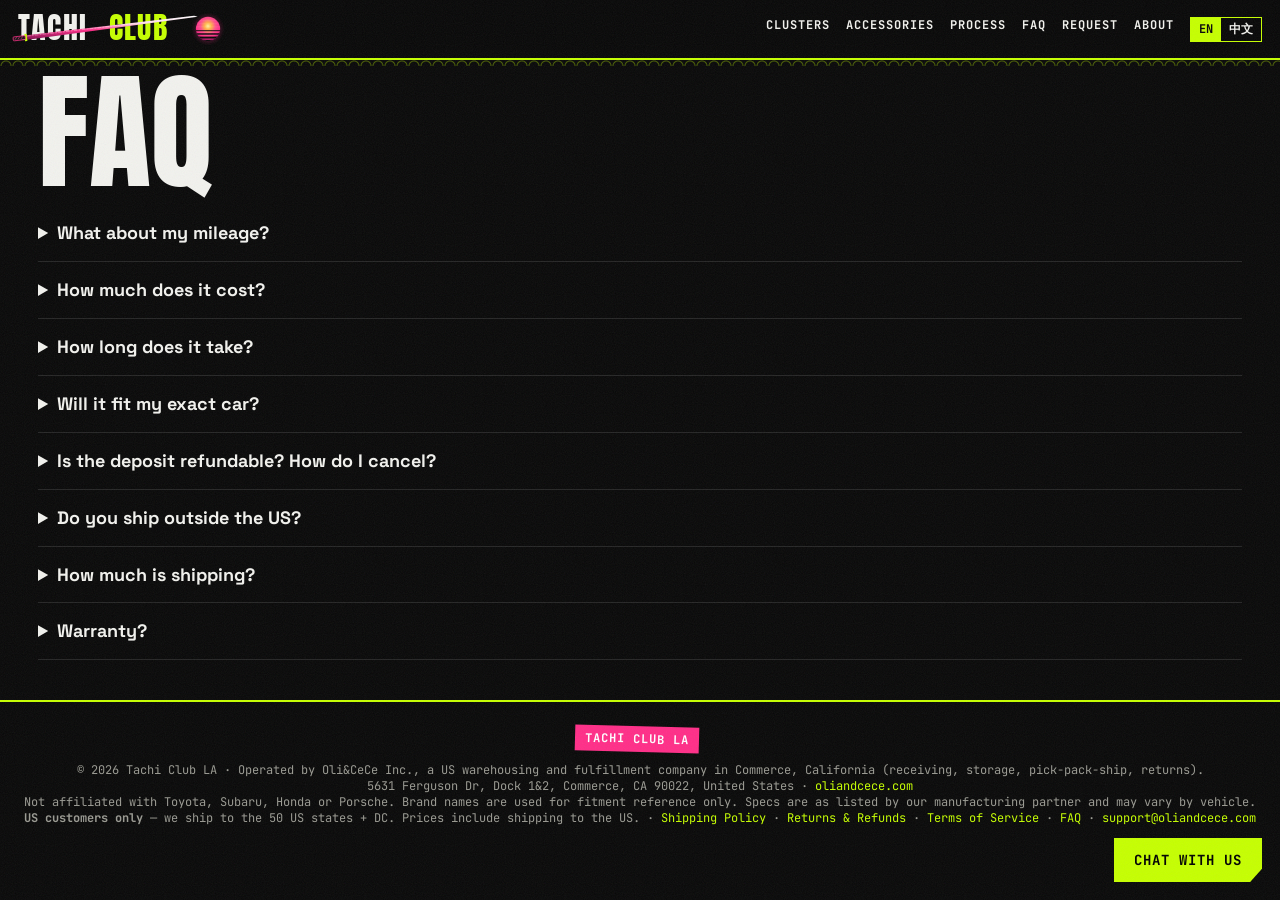
==== faq/index.html @ 88c2ae0a "Checkout summary: wrap long labels on mobile" ====
<!doctype html><html lang="en"><head><meta charset="utf-8"><meta name="viewport" content="width=device-width,initial-scale=1,viewport-fit=cover">
<base href="/">
<title>FAQ – Fitment, Lead Time, Shipping &amp; Deposit Policy | Tachi Club</title>
<meta name="description" content="Answers on fitment, lead time, US shipping, and Tachi Club&#x27;s deposit &amp; cancellation policy for made-to-order car parts.">
<link rel="canonical" href="https://tachiclub.oliandcece.com/faq/">
<meta name="robots" content="index,follow,max-image-preview:large">
<meta property="og:type" content="website"><meta property="og:site_name" content="Tachi Club"><meta property="og:title" content="FAQ – Fitment, Lead Time, Shipping &amp; Deposit Policy | Tachi Club"><meta property="og:description" content="Answers on fitment, lead time, US shipping, and Tachi Club&#x27;s deposit &amp; cancellation policy for made-to-order car parts."><meta property="og:url" content="https://tachiclub.oliandcece.com/faq/"><meta property="og:image" content="https://tachiclub.oliandcece.com/media/img/981-224046832.webp">
<meta name="twitter:card" content="summary_large_image"><meta name="twitter:title" content="FAQ – Fitment, Lead Time, Shipping &amp; Deposit Policy | Tachi Club"><meta name="twitter:description" content="Answers on fitment, lead time, US shipping, and Tachi Club&#x27;s deposit &amp; cancellation policy for made-to-order car parts."><meta name="twitter:image" content="https://tachiclub.oliandcece.com/media/img/981-224046832.webp">
<meta name="theme-color" content="#090909"><link rel="icon" href="/favicon.svg" type="image/svg+xml">
<script type="application/ld+json">{"@context": "https://schema.org", "@graph": [{"@type": "Organization", "@id": "https://tachiclub.oliandcece.com/#org", "name": "Tachi Club", "url": "https://tachiclub.oliandcece.com/", "logo": "https://tachiclub.oliandcece.com/favicon.svg", "description": "Tachi Club makes plug-in digital LCD gauge clusters (instrument cluster swaps) for Toyota GT86 / Subaru BRZ / Scion FR-S, Honda Civic EK and Porsche 987/981 Cayman & Boxster, plus supporting carbon accessories. Made to order, US customers, Los Angeles.", "parentOrganization": {"@type": "Organization", "name": "Oli&CeCe Inc.", "url": "https://oliandcece.com"}, "address": {"@type": "PostalAddress", "streetAddress": "5631 Ferguson Dr, Dock 1&2", "addressLocality": "Commerce", "addressRegion": "CA", "postalCode": "90022", "addressCountry": "US"}}, {"@type": "WebSite", "@id": "https://tachiclub.oliandcece.com/#website", "name": "Tachi Club", "description": "Tachi Club makes plug-in digital LCD gauge clusters (instrument cluster swaps) for Toyota GT86 / Subaru BRZ / Scion FR-S, Honda Civic EK and Porsche 987/981 Cayman & Boxster, plus supporting carbon accessories. Made to order, US customers, Los Angeles.", "url": "https://tachiclub.oliandcece.com/", "publisher": {"@id": "https://tachiclub.oliandcece.com/#org"}}, {"@type": "BreadcrumbList", "itemListElement": [{"@type": "ListItem", "position": 1, "name": "Home", "item": "https://tachiclub.oliandcece.com/"}, {"@type": "ListItem", "position": 2, "name": "FAQ", "item": "https://tachiclub.oliandcece.com/faq/"}]}, {"@type": "FAQPage", "mainEntity": [{"@type": "Question", "name": "Are these items in stock?", "acceptedAnswer": {"@type": "Answer", "text": "No. All items are custom / made to order (or sourced to order) for your car after fitment is confirmed."}}, {"@type": "Question", "name": "How long does it take?", "acceptedAnswer": {"@type": "Answer", "text": "Current estimate: 3–5 weeks (estimate) after you approve the order. Some large items (e.g. the 718 rear diffuser) are estimated at 4–6 weeks. We will update you if this changes."}}, {"@type": "Question", "name": "Do you ship outside the US?", "acceptedAnswer": {"@type": "Answer", "text": "No. We ship only to street addresses in the 50 US states and Washington, D.C. We do not ship to PO Boxes, APO/FPO/DPO, Puerto Rico or other US territories, or outside the US. US shipping is calculated at checkout based on your ZIP and package size; free local pickup at our Los Angeles warehouse. See https://tachiclub.oliandcece.com/shipping-policy/"}}, {"@type": "Question", "name": "How much is shipping?", "acceptedAnswer": {"@type": "Answer", "text": "US shipping is calculated at checkout based on your ZIP and package size; free local pickup at our Los Angeles warehouse. The shipping amount is shown as its own line before you pay (dadan carrier quote from Los Angeles to your ZIP). Deposit orders pay shipping with the balance; pay-in-full orders pay it at checkout. In-stock items that ship directly from our supplier include shipping in the price."}}, {"@type": "Question", "name": "Is the deposit refundable? How do I cancel?", "acceptedAnswer": {"@type": "Answer", "text": "Deposit & cancellation policy: Custom items are made/sourced to order. After your deposit is paid we email you an order summary (vehicle, VIN, options, lead time) with a Confirm production start link; we do not order parts or start production until you confirm. Cancel before you confirm production start: full refund. Cancel after production/purchasing has started: we refund your deposit minus the actual costs already incurred for your order (materials, machining, freight), with an itemized cost breakdown; the deduction never exceeds your deposit. Once shipped: no returns, refunds or exchanges. Exception: if your item arrives damaged, wrong or missing parts, email support@oliandcece.com with photos within 7 days of delivery; we send a replacement first, or refund you if a replacement is not possible. Approved refunds go back to the original payment method in 5–10 business days."}}, {"@type": "Question", "name": "What about my mileage (digital clusters)?", "acceptedAnswer": {"@type": "Answer", "text": "Federal law requires the replacement cluster to show the vehicle’s true mileage. We program each cluster to match your original odometer reading, which is why we ask for an odometer photo and VIN. We never alter mileage."}}, {"@type": "Question", "name": "Will it fit my exact car?", "acceptedAnswer": {"@type": "Answer", "text": "We check your VIN, trim and photos of your current part before ordering or building."}}]}]}</script>
<link rel="preconnect" href="https://fonts.googleapis.com"><link rel="preconnect" href="https://fonts.gstatic.com" crossorigin>
<link href="https://fonts.googleapis.com/css2?family=Anton&family=Space+Grotesk:wght@400;600;700&family=JetBrains+Mono:wght@500;700&display=swap" rel="stylesheet">
<link rel="stylesheet" href="/style.css?v=20261101d"><script src="/config.js?v=20261101d"></script><script src="https://js.stripe.com/v3" async></script>
</head>
<body><div class="grain"></div><header><a href="/" class="logo" id="logo" aria-label="Tachi Club home"></a><nav><a href="/#/models">Clusters</a><a href="/#/acc">Accessories</a><a href="/#/how">Process</a><a href="/faq/">FAQ</a><a href="/#/request">Request</a><a href="/#/about">About</a></nav></header>
<div class="kanji" aria-hidden="true" style="display:none"></div><main id="app"><h1>FAQ</h1><p class="lead">Tachi Club sells made-to-order digital instrument clusters and carbon fiber parts for JDM and Porsche chassis, operated from Los Angeles (Commerce, CA).</p><details open><summary>Are these items in stock?</summary><p>No. All items are custom / made to order (or sourced to order) for your car after fitment is confirmed.</p></details><details open><summary>How long does it take?</summary><p>Current estimate: 3–5 weeks (estimate) after you approve the order. Some large items (e.g. the 718 rear diffuser) are estimated at 4–6 weeks. We will update you if this changes.</p></details><details open><summary>Do you ship outside the US?</summary><p>No. We ship only to street addresses in the 50 US states and Washington, D.C. We do not ship to PO Boxes, APO/FPO/DPO, Puerto Rico or other US territories, or outside the US. US shipping is calculated at checkout based on your ZIP and package size; free local pickup at our Los Angeles warehouse. See https://tachiclub.oliandcece.com/shipping-policy/</p></details><details open><summary>How much is shipping?</summary><p>US shipping is calculated at checkout based on your ZIP and package size; free local pickup at our Los Angeles warehouse. The shipping amount is shown as its own line before you pay (dadan carrier quote from Los Angeles to your ZIP). Deposit orders pay shipping with the balance; pay-in-full orders pay it at checkout. In-stock items that ship directly from our supplier include shipping in the price.</p></details><details open><summary>Is the deposit refundable? How do I cancel?</summary><p>Deposit &amp; cancellation policy: Custom items are made/sourced to order. After your deposit is paid we email you an order summary (vehicle, VIN, options, lead time) with a Confirm production start link; we do not order parts or start production until you confirm. Cancel before you confirm production start: full refund. Cancel after production/purchasing has started: we refund your deposit minus the actual costs already incurred for your order (materials, machining, freight), with an itemized cost breakdown; the deduction never exceeds your deposit. Once shipped: no returns, refunds or exchanges. Exception: if your item arrives damaged, wrong or missing parts, email support@oliandcece.com with photos within 7 days of delivery; we send a replacement first, or refund you if a replacement is not possible. Approved refunds go back to the original payment method in 5–10 business days.</p></details><details open><summary>What about my mileage (digital clusters)?</summary><p>Federal law requires the replacement cluster to show the vehicle’s true mileage. We program each cluster to match your original odometer reading, which is why we ask for an odometer photo and VIN. We never alter mileage.</p></details><details open><summary>Will it fit my exact car?</summary><p>We check your VIN, trim and photos of your current part before ordering or building.</p></details></main><footer id="foot"></footer>
<script>if(!location.hash)history.replaceState(null,'',location.pathname+location.search+'#/faq');</script><script src="/app.js?v=20261101d"></script><script>/* boot the interactive SPA view for humans; crawlers read the static content above */</script>
</body></html>
---- style.css ----
:root{--bg:#090909;--card:#121212;--line:#262626;--tx:#f2f2ee;--mut:#9a9a92;--acc:#c6ff00;--hot:#ff2e88;--d:'Anton',Impact,sans-serif;--m:'JetBrains Mono',ui-monospace,monospace}
*{box-sizing:border-box}html{scroll-behavior:smooth}body{margin:0;background:var(--bg);color:var(--tx);font:16px/1.55 'Space Grotesk',system-ui,sans-serif;overflow-x:hidden}
.grain{pointer-events:none;position:fixed;inset:-50%;z-index:50;opacity:.07;background-image:url("data:image/svg+xml,%3Csvg xmlns='http://www.w3.org/2000/svg' width='200' height='200'%3E%3Cfilter id='n'%3E%3CfeTurbulence type='fractalNoise' baseFrequency='.9' numOctaves='3' stitchTiles='stitch'/%3E%3C/filter%3E%3Crect width='100%25' height='100%25' filter='url(%23n)'/%3E%3C/svg%3E");animation:gr 1s steps(4) infinite}
@keyframes gr{0%{transform:translate(0)}25%{transform:translate(-3%,2%)}50%{transform:translate(2%,-3%)}75%{transform:translate(-2%,-1%)}}
a{color:var(--acc);text-decoration:none}
header{display:flex;flex-wrap:wrap;gap:10px;justify-content:space-between;align-items:center;padding:12px 18px;position:sticky;top:0;background:#090909e6;backdrop-filter:blur(8px);z-index:20;border-bottom:2px solid var(--acc)}
.logo{font:28px/1 var(--d);letter-spacing:1px;color:var(--tx);text-transform:uppercase}.logo b{color:var(--acc);font-weight:400}
nav{display:flex;gap:16px;flex-wrap:wrap;font:700 12px var(--m);text-transform:uppercase;letter-spacing:1px}nav a{color:var(--tx)}nav a:hover{color:var(--acc)}
main{max-width:1240px;margin:auto;padding:0 18px 40px}
h1,h2,h3{font-family:var(--d);font-weight:400;text-transform:uppercase;letter-spacing:.5px;line-height:.95}
h1{font-size:clamp(48px,11vw,128px);margin:.1em 0}h2{font-size:clamp(36px,6vw,64px);margin:70px 0 18px}h3{font-size:28px;margin:10px 0}
h2 .k{color:var(--acc)}.out{-webkit-text-stroke:2px var(--tx);color:transparent}
.lead{color:var(--mut);font-size:19px;max-width:620px}
.btn{display:inline-block;background:var(--acc);color:#000;padding:15px 24px;font:700 14px var(--m);text-transform:uppercase;letter-spacing:1px;border:0;cursor:pointer;clip-path:polygon(0 0,100% 0,100% 70%,92% 100%,0 100%);transition:transform .15s}
.btn:hover{transform:translate(-2px,-2px);box-shadow:4px 4px 0 var(--hot)}.btn.ghost{background:transparent;color:var(--tx);outline:2px solid var(--tx);outline-offset:-2px}
.hero{position:relative;width:100vw;margin-left:calc(50% - 50vw);height:min(88vh,820px);min-height:560px;display:flex;align-items:flex-end;overflow:hidden}
.hero video,.hero>img{position:absolute;inset:0;width:100%;height:100%;object-fit:cover;filter:contrast(1.1) saturate(1.1)}
.hero:after{content:"";position:absolute;inset:0;background:linear-gradient(180deg,#0000 20%,#090909f0 85%),linear-gradient(90deg,#090909cc,#0000 70%)}
.hero .in{position:relative;z-index:2;padding:30px 18px 50px;max-width:1240px;margin:auto;width:100%}
.stk{display:inline-block;font:700 12px var(--m);text-transform:uppercase;letter-spacing:1px;padding:5px 10px;margin:0 6px 6px 0;background:var(--tx);color:#000;transform:rotate(-2deg)}
.stk.a{background:var(--acc)}.stk.h{background:var(--hot);color:#fff;transform:rotate(1.5deg)}.stk.o{background:transparent;color:var(--tx);outline:1.5px solid var(--tx)}
.mq{overflow:hidden;white-space:nowrap;background:var(--acc);color:#000;width:100vw;margin-left:calc(50% - 50vw);padding:10px 0;transform:rotate(-1.2deg) scale(1.03);border-block:3px solid #000}
.mq div{display:inline-block;animation:mq 28s linear infinite;font:34px/1 var(--d);text-transform:uppercase}.mq span{margin:0 22px}.mq i{font-style:normal;color:var(--hot)}
@keyframes mq{to{transform:translateX(-50%)}}
.cards{display:grid;gap:18px;grid-template-columns:repeat(auto-fit,minmax(300px,1fr))}
.card{background:var(--card);border:1px solid var(--line);position:relative;overflow:hidden;transition:border-color .2s}.card:hover{border-color:var(--acc)}
.card .ph{aspect-ratio:4/3;overflow:hidden;background:#000}.card .ph img{width:100%;height:100%;object-fit:cover;transition:transform .5s}.card:hover .ph img{transform:scale(1.06)}
.card .b{padding:16px 18px 20px}.code{position:absolute;top:12px;left:12px;font:30px/1 var(--d);background:#000;color:var(--acc);padding:6px 10px;z-index:2}
.card p{color:var(--mut);margin:6px 0 14px}.price{font:700 13px var(--m);color:var(--tx)}
.vids{display:grid;gap:12px;grid-template-columns:repeat(auto-fit,minmax(220px,1fr))}
.vids figure{margin:0;position:relative;background:#000;border:1px solid var(--line)}.vids video{width:100%;aspect-ratio:9/12;object-fit:cover;display:block}
.vids figcaption{position:absolute;left:8px;bottom:8px;font:700 12px var(--m);background:var(--acc);color:#000;padding:3px 8px}
.gal{display:grid;gap:8px;grid-template-columns:repeat(auto-fill,minmax(160px,1fr))}.gal img{width:100%;aspect-ratio:1;object-fit:cover;background:#111;cursor:zoom-in;border:1px solid var(--line)}
.pgrid{display:grid;gap:30px;padding-top:30px}@media(min-width:900px){.pgrid{grid-template-columns:1.2fr 1fr}}
.main-media{width:100%;background:#000;border:1px solid var(--line)}
.specs{list-style:none;padding:0;margin:14px 0}.specs li{padding:10px 0 10px 28px;border-bottom:1px dashed var(--line);position:relative}.specs li:before{content:"▲";position:absolute;left:0;color:var(--acc);font-size:12px;top:13px;transform:rotate(90deg)}
.box{border:2px solid var(--acc);padding:16px;margin:16px 0;background:#c6ff000d}.box b{color:var(--acc)}
.note{border-left:4px solid var(--hot);padding:10px 14px;background:#ff2e880f}.ok{border-left:4px solid var(--acc);padding:12px 14px;background:#c6ff0012}
.steps{display:grid;gap:12px;grid-template-columns:repeat(auto-fit,minmax(200px,1fr));counter-reset:s}
.steps div{background:var(--card);border:1px solid var(--line);padding:18px;counter-increment:s}.steps div:before{content:"0" counter(s);display:block;font:44px/1 var(--d);color:var(--acc)}
.sel{display:flex;flex-wrap:wrap;gap:8px;margin:26px 0 8px;padding:16px;background:var(--card);border:1px solid var(--line)}.sel select{flex:1 1 140px}
select,input,textarea{width:100%;background:#0f0f0f;color:var(--tx);border:1px solid #333;padding:12px;font:inherit}label{display:block;margin:14px 0 6px;font:700 12px var(--m);text-transform:uppercase;letter-spacing:1px;color:var(--mut)}label.chk{text-transform:none;font:15px 'Space Grotesk';color:var(--tx);display:flex;gap:10px}label.chk input{width:auto}
details{border-bottom:1px solid var(--line);padding:14px 0}summary{cursor:pointer;font-weight:700;font-size:18px}
footer{border-top:2px solid var(--acc);padding:24px 18px;color:var(--mut);font:12px var(--m);text-align:center}
.rv{opacity:0;transform:translateY(40px);transition:opacity .7s,transform .7s}.rv.on{opacity:1;transform:none}
.lb{position:fixed;inset:0;background:#000e;z-index:60;display:flex;align-items:center;justify-content:center;padding:20px}.lb img{max-width:100%;max-height:100%}
@media(prefers-reduced-motion:reduce){.mq div,.grain{animation:none}.rv{opacity:1;transform:none}}
@media(max-width:899px){.pm{order:2}}
.wm{height:34px;width:auto;display:block;overflow:visible}.logo:hover .wm path{animation:sl .45s ease}
@keyframes sl{0%{clip-path:inset(0 100% 0 0)}100%{clip-path:inset(0 0 0 0)}}
.kanji{position:fixed;right:6px;top:90px;writing-mode:vertical-rl;font:900 64px/1 'Noto Serif JP','Hiragino Mincho ProN',serif;color:transparent;-webkit-text-stroke:1px #c6ff0070;z-index:1;pointer-events:none;letter-spacing:10px}
@media(max-width:700px){.kanji{font-size:38px;top:auto;bottom:10px;opacity:.6}}
.cut{position:relative;height:28px;margin:60px 0 -40px;background:linear-gradient(-4deg,transparent 46%,var(--acc) 46%,var(--acc) 50%,transparent 50%,transparent 54%,var(--hot) 54%,var(--hot) 55%,transparent 55%)}
.cut:after{content:"";position:absolute;left:0;right:0;bottom:-10px;height:8px;opacity:.5;background:repeating-linear-gradient(45deg,var(--tx) 0 2px,transparent 2px 9px),repeating-linear-gradient(-45deg,var(--tx) 0 2px,transparent 2px 9px)}
header{border-bottom:0;box-shadow:0 2px 0 var(--acc)}header:after{content:"";position:absolute;left:0;right:0;bottom:-8px;height:6px;opacity:.35;background:radial-gradient(circle at 50% 100%,transparent 4px,var(--acc) 5px,transparent 6px) 0 0/12px 6px}
.card{--s:0}.card:before{content:"";position:absolute;z-index:3;inset:0;background:linear-gradient(-35deg,transparent 48%,#fff 49.5%,transparent 51%);transform:translateX(-120%);pointer-events:none}.card:hover:before{transition:transform .5s;transform:translateX(120%)}
footer .stk{margin-bottom:10px}
@media(prefers-reduced-motion:reduce){.card:hover:before{transition:none}}

.lang{display:inline-flex;border:1px solid var(--acc)}.lang button{background:none;border:0;color:var(--tx);font:700 12px var(--m);padding:3px 8px;cursor:pointer}.lang button.on{background:var(--acc);color:#090909}

.tgchat{position:fixed;right:18px;bottom:18px;z-index:30;padding:13px 20px;box-shadow:4px 4px 0 var(--hot)}@media(max-width:600px){.tgchat{right:12px;bottom:12px;padding:11px 16px;font-size:12px}}

/* ===== Mobile polish (2026-11) ===== */
.paybtns{display:flex;flex-wrap:wrap;gap:10px;margin:6px 0 4px}.paybtns .btn{flex:1 1 200px;text-align:center}
fieldset.paym{border:1px solid #333;margin:16px 0 0;padding:6px 12px 12px}fieldset.paym legend{font:700 12px var(--m);text-transform:uppercase;letter-spacing:1px;color:var(--mut);padding:0 6px}fieldset.paym label.chk{margin:10px 0 0;align-items:flex-start}
label.chk input{min-width:22px;min-height:22px;margin-top:2px;accent-color:var(--acc)}
.mbar{display:none}
@media(max-width:899px){
 body{padding-left:env(safe-area-inset-left);padding-right:env(safe-area-inset-right)}
 header{padding:8px max(14px,env(safe-area-inset-left)) 0;gap:6px}
 nav{width:100%;flex-wrap:nowrap;overflow-x:auto;gap:0;scrollbar-width:none;-webkit-overflow-scrolling:touch;scroll-snap-type:x proximity;mask-image:linear-gradient(90deg,#000 88%,transparent)}nav::-webkit-scrollbar{display:none}
 nav a,nav .lang button{display:inline-flex;align-items:center;min-height:44px;padding:0 12px;white-space:nowrap;scroll-snap-align:start}
 .btn{min-height:48px;display:inline-flex;align-items:center;justify-content:center;padding:12px 20px}
 select,input,textarea{font-size:16px!important;min-height:48px;border-radius:0}
 textarea{min-height:96px}
 h1{word-break:break-word}
 .pm{order:0}
 .gal{display:flex;overflow-x:auto;scroll-snap-type:x mandatory;gap:8px;-webkit-overflow-scrolling:touch;scrollbar-width:none;padding-bottom:4px}.gal::-webkit-scrollbar{display:none}
 .gal img{flex:0 0 78%;scroll-snap-align:center;aspect-ratio:4/3}
 .main-media{width:100%;aspect-ratio:4/3;object-fit:cover}
 details summary{min-height:44px;display:flex;align-items:center}
 .sel{display:grid;grid-template-columns:1fr 1fr;gap:8px}.sel .btn{grid-column:1/-1}
 .mbar{display:flex;gap:8px;align-items:center;position:fixed;left:0;right:0;bottom:0;z-index:40;padding:10px max(12px,env(safe-area-inset-left)) calc(10px + env(safe-area-inset-bottom));background:#090909f2;backdrop-filter:blur(10px);border-top:2px solid var(--acc);transition:transform .25s}
 .mbar.off{transform:translateY(110%)}
 .mbar .btn{flex:1;font-size:13px;padding:10px 12px;clip-path:none}.mbar .mp{font:700 18px var(--m);padding:0 6px}
 body.has-mbar{padding-bottom:calc(76px + env(safe-area-inset-bottom))}
 body.has-mbar .tgchat{bottom:calc(84px + env(safe-area-inset-bottom))}
}
html,body{overflow-x:clip}
@media(max-width:899px){.logo{min-height:44px;display:inline-flex;align-items:center}label.chk{min-height:44px;align-items:center}}
@media(max-width:899px){.gal img{width:44%;min-width:44%;flex:0 0 44%;aspect-ratio:1}.main-media{aspect-ratio:16/10}}

/* ===== Product landing page (2026-11-01) ===== */
.ptitle{font-size:clamp(38px,7vw,80px);margin:.15em 0 .1em}
.pfits{margin:0;font:700 14px var(--m);color:var(--tx)}.pkey{margin:6px 0 0;color:var(--acc);font-weight:700}
.back{font:700 13px var(--m)}
.pbox{border:2px solid var(--acc);background:#c6ff000a;margin:16px 0 14px;padding:4px 16px 12px}
.pr{display:flex;justify-content:space-between;align-items:baseline;gap:12px;padding:10px 0;border-bottom:1px dashed var(--line)}
.pr span{font:700 12px var(--m);text-transform:uppercase;letter-spacing:1px;color:var(--mut);flex:0 0 auto}
.pr b{text-align:right;font:700 16px var(--m);color:var(--tx)}.pr b.hl{color:var(--acc);font-size:20px}
.shipline{margin:10px 0 0;font-size:14px;color:var(--mut);background:none;border:0;padding:0}.shipline b{color:var(--tx)}
.btn.bigcta{width:100%;text-align:center;font-size:15px}
.trust{list-style:none;padding:0;margin:14px 0 0;display:grid;gap:6px;grid-template-columns:1fr 1fr;font-size:13px;color:var(--mut)}
.trust li{border:1px solid var(--line);padding:8px 10px 8px 28px;position:relative;background:var(--card)}.trust li:before{content:"✓";position:absolute;left:10px;top:8px;color:var(--acc);font-weight:700}
.sh{margin-top:30px;font-size:26px}
.pol{border-left:3px solid var(--hot);background:#ff2e880d;padding:12px 14px;margin:16px 0;font-size:14px}.pol.polf{border-left-color:#ffb347;background:#ffb3470d}
.polt{display:block;font:700 13px var(--m);text-transform:uppercase;letter-spacing:1px;margin-bottom:6px}
.polb{margin:0 0 4px;padding-left:18px}.polb li{margin:4px 0}
.pol details.polx,.qa{border:0;padding:6px 0 0}.pol details.polx summary{font:700 13px var(--m);color:var(--acc);font-size:13px;min-height:36px}
.pol details.polx p{color:var(--mut);margin:8px 0 0;line-height:1.6}
.qa{border-bottom:1px solid var(--line)!important;padding:10px 0!important}.qa summary{font-size:16px}.qa p{color:var(--mut);margin:8px 0 0}
label.chk{display:block!important;position:relative;padding-left:34px;line-height:1.5;min-height:0!important}
label.chk input{position:absolute;left:0;top:1px;margin:0;width:22px!important;height:22px;min-height:22px!important;min-width:22px}
label.chk a{text-decoration:underline}
@media(max-width:899px){
 .btn{display:inline-block!important;text-align:center;line-height:24px}
 .pm .main-media{aspect-ratio:16/10}
 .gal img{width:30%!important;min-width:30%!important;flex:0 0 30%!important}
 nav{flex-wrap:wrap!important;overflow:visible!important;mask-image:none!important;justify-content:space-between}
 nav a,nav .lang button{min-height:36px!important;padding:0 6px!important;font-size:11px}
 .tgchat{padding:8px 12px!important;font-size:11px!important;right:8px!important}
 main{padding-bottom:110px}
}
@media(max-width:420px){.trust{grid-template-columns:1fr}}
@media(max-width:899px){body.has-mbar .tgchat{font-size:0!important;width:44px;height:44px;min-height:44px;padding:0!important;border-radius:50%;clip-path:none;display:flex!important;align-items:center;justify-content:center;right:10px!important;box-shadow:2px 2px 0 var(--hot)}body.has-mbar .tgchat:before{content:"💬";font-size:20px}}
.pr b .depv{font:inherit;color:inherit}
.shipsum:empty{display:none}

/* ===== Checkout page (2026-11-01) ===== */
.ckw{max-width:640px;margin:0 auto;padding-top:20px}.ckh{font-size:clamp(40px,8vw,64px);margin:.2em 0 .3em}
.cks{background:var(--card);border:1px solid var(--line);padding:6px 16px 16px;margin:0 0 14px}.cks h3{font-size:24px;margin:12px 0 4px}
.ckp{display:flex;gap:12px;align-items:center;padding:12px 0 4px}.ckp img{width:96px;height:72px;object-fit:cover;border:1px solid var(--line);flex:0 0 auto}.ckp b{font-size:17px}
.mut{color:var(--mut)}.sm{font-size:13px;margin:8px 0}
.shipsum{margin:14px 0 0;padding:4px 14px 8px}.pr.muted b{color:var(--mut);font-weight:400;font-size:14px}.pr.tot{border-bottom:0}.pr.tot span{color:var(--tx)}.pr.tot b{color:var(--acc);font-size:22px}
.dtog{display:grid;gap:8px;margin:10px 0}.dtog .opt{display:flex;gap:10px;align-items:flex-start;margin:0;padding:12px;border:1px solid #333;text-transform:none;letter-spacing:0;font:15px/1.4 'Space Grotesk',sans-serif;color:var(--tx);cursor:pointer}.dtog .opt input{width:20px;height:20px;min-height:0;margin:1px 0 0;flex:0 0 auto;accent-color:var(--acc)}.dtog .opt:has(input:checked){border-color:var(--acc);background:#c6ff000d}
.row2{display:grid;grid-template-columns:1.4fr 1fr;gap:10px}
.inv{border-color:var(--hot)!important}.err{border-left-color:var(--hot);color:var(--tx)}
.paybig{font-size:16px!important;margin-top:4px}.paybig:disabled{opacity:.6}
.lock{text-align:center;font-size:12px;color:var(--mut);margin:10px 0 0}
.ckb{margin-top:10px}
@media(max-width:899px){body .tgchat{font-size:0!important;width:44px;height:44px;min-height:44px;padding:0!important;border-radius:50%;clip-path:none;display:flex!important;align-items:center;justify-content:center;right:10px!important;box-shadow:2px 2px 0 var(--hot)}body .tgchat:before{content:"💬";font-size:20px}}
.shipsum .pr span{flex:1 1 auto;min-width:0}.shipsum .pr b{white-space:nowrap}
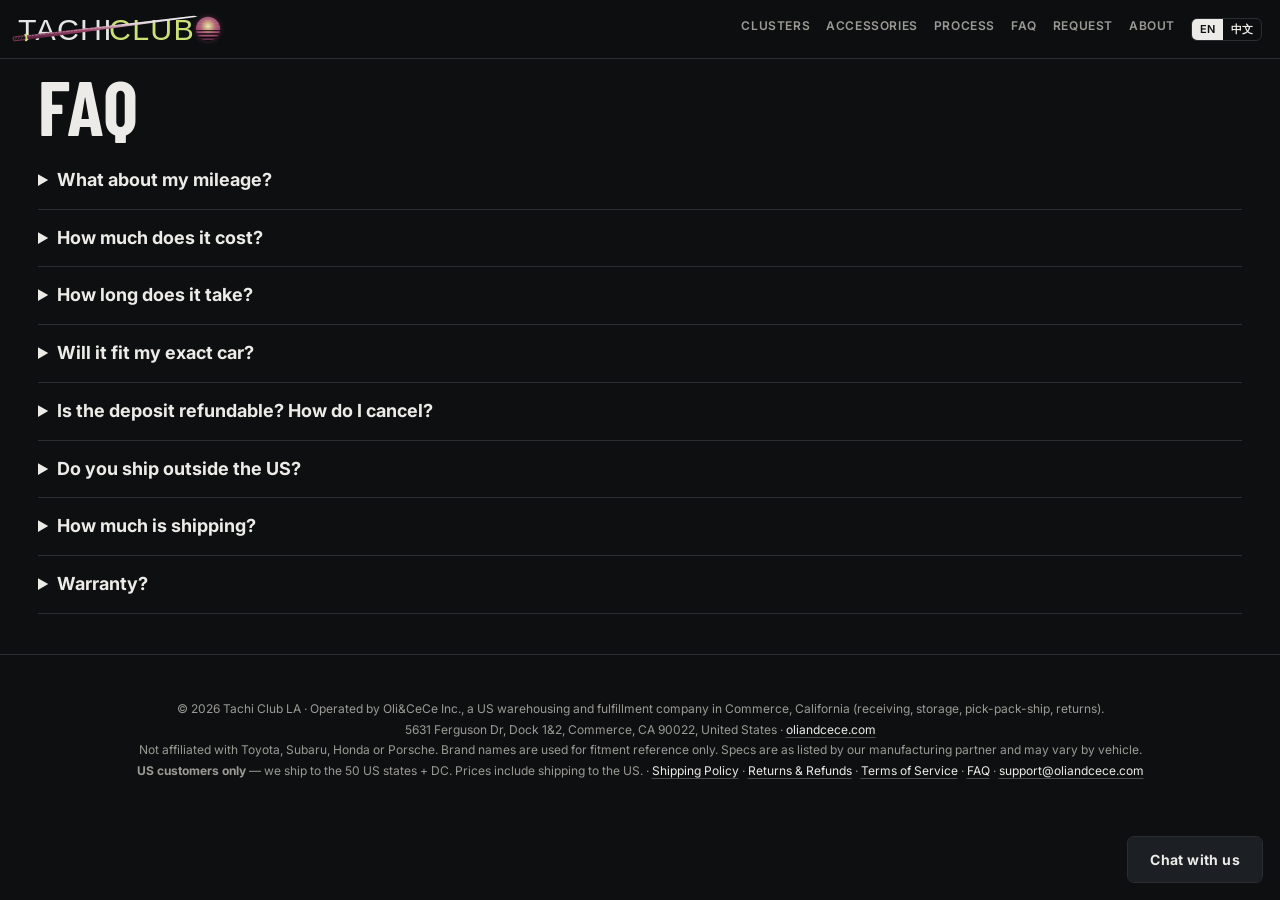
==== commit d61979f1: "Brand v2 (90s JDM heritage x OEM+): charcoal palette, Barlow Condensed + Inter, restrained instrumen" ====
--- a/faq/index.html
+++ b/faq/index.html
@@ -9,10 +9,10 @@
 <meta name="theme-color" content="#090909"><link rel="icon" href="/favicon.svg" type="image/svg+xml">
 <script type="application/ld+json">{"@context": "https://schema.org", "@graph": [{"@type": "Organization", "@id": "https://tachiclub.oliandcece.com/#org", "name": "Tachi Club", "url": "https://tachiclub.oliandcece.com/", "logo": "https://tachiclub.oliandcece.com/favicon.svg", "description": "Tachi Club makes plug-in digital LCD gauge clusters (instrument cluster swaps) for Toyota GT86 / Subaru BRZ / Scion FR-S, Honda Civic EK and Porsche 987/981 Cayman & Boxster, plus supporting carbon accessories. Made to order, US customers, Los Angeles.", "parentOrganization": {"@type": "Organization", "name": "Oli&CeCe Inc.", "url": "https://oliandcece.com"}, "address": {"@type": "PostalAddress", "streetAddress": "5631 Ferguson Dr, Dock 1&2", "addressLocality": "Commerce", "addressRegion": "CA", "postalCode": "90022", "addressCountry": "US"}}, {"@type": "WebSite", "@id": "https://tachiclub.oliandcece.com/#website", "name": "Tachi Club", "description": "Tachi Club makes plug-in digital LCD gauge clusters (instrument cluster swaps) for Toyota GT86 / Subaru BRZ / Scion FR-S, Honda Civic EK and Porsche 987/981 Cayman & Boxster, plus supporting carbon accessories. Made to order, US customers, Los Angeles.", "url": "https://tachiclub.oliandcece.com/", "publisher": {"@id": "https://tachiclub.oliandcece.com/#org"}}, {"@type": "BreadcrumbList", "itemListElement": [{"@type": "ListItem", "position": 1, "name": "Home", "item": "https://tachiclub.oliandcece.com/"}, {"@type": "ListItem", "position": 2, "name": "FAQ", "item": "https://tachiclub.oliandcece.com/faq/"}]}, {"@type": "FAQPage", "mainEntity": [{"@type": "Question", "name": "Are these items in stock?", "acceptedAnswer": {"@type": "Answer", "text": "No. All items are custom / made to order (or sourced to order) for your car after fitment is confirmed."}}, {"@type": "Question", "name": "How long does it take?", "acceptedAnswer": {"@type": "Answer", "text": "Current estimate: 3–5 weeks (estimate) after you approve the order. Some large items (e.g. the 718 rear diffuser) are estimated at 4–6 weeks. We will update you if this changes."}}, {"@type": "Question", "name": "Do you ship outside the US?", "acceptedAnswer": {"@type": "Answer", "text": "No. We ship only to street addresses in the 50 US states and Washington, D.C. We do not ship to PO Boxes, APO/FPO/DPO, Puerto Rico or other US territories, or outside the US. US shipping is calculated at checkout based on your ZIP and package size; free local pickup at our Los Angeles warehouse. See https://tachiclub.oliandcece.com/shipping-policy/"}}, {"@type": "Question", "name": "How much is shipping?", "acceptedAnswer": {"@type": "Answer", "text": "US shipping is calculated at checkout based on your ZIP and package size; free local pickup at our Los Angeles warehouse. The shipping amount is shown as its own line before you pay (dadan carrier quote from Los Angeles to your ZIP). Deposit orders pay shipping with the balance; pay-in-full orders pay it at checkout. In-stock items that ship directly from our supplier include shipping in the price."}}, {"@type": "Question", "name": "Is the deposit refundable? How do I cancel?", "acceptedAnswer": {"@type": "Answer", "text": "Deposit & cancellation policy: Custom items are made/sourced to order. After your deposit is paid we email you an order summary (vehicle, VIN, options, lead time) with a Confirm production start link; we do not order parts or start production until you confirm. Cancel before you confirm production start: full refund. Cancel after production/purchasing has started: we refund your deposit minus the actual costs already incurred for your order (materials, machining, freight), with an itemized cost breakdown; the deduction never exceeds your deposit. Once shipped: no returns, refunds or exchanges. Exception: if your item arrives damaged, wrong or missing parts, email support@oliandcece.com with photos within 7 days of delivery; we send a replacement first, or refund you if a replacement is not possible. Approved refunds go back to the original payment method in 5–10 business days."}}, {"@type": "Question", "name": "What about my mileage (digital clusters)?", "acceptedAnswer": {"@type": "Answer", "text": "Federal law requires the replacement cluster to show the vehicle’s true mileage. We program each cluster to match your original odometer reading, which is why we ask for an odometer photo and VIN. We never alter mileage."}}, {"@type": "Question", "name": "Will it fit my exact car?", "acceptedAnswer": {"@type": "Answer", "text": "We check your VIN, trim and photos of your current part before ordering or building."}}]}]}</script>
 <link rel="preconnect" href="https://fonts.googleapis.com"><link rel="preconnect" href="https://fonts.gstatic.com" crossorigin>
-<link href="https://fonts.googleapis.com/css2?family=Anton&family=Space+Grotesk:wght@400;600;700&family=JetBrains+Mono:wght@500;700&display=swap" rel="stylesheet">
-<link rel="stylesheet" href="/style.css?v=20261101d"><script src="/config.js?v=20261101d"></script><script src="https://js.stripe.com/v3" async></script>
+<link href="https://fonts.googleapis.com/css2?family=Barlow+Condensed:wght@500;600;700&family=Inter:wght@400;500;600;700&family=JetBrains+Mono:wght@500;700&display=swap" rel="stylesheet">
+<link rel="stylesheet" href="/style.css?v=20261101f"><script src="/config.js?v=20261101f"></script><script src="https://js.stripe.com/v3" async></script>
 </head>
 <body><div class="grain"></div><header><a href="/" class="logo" id="logo" aria-label="Tachi Club home"></a><nav><a href="/#/models">Clusters</a><a href="/#/acc">Accessories</a><a href="/#/how">Process</a><a href="/faq/">FAQ</a><a href="/#/request">Request</a><a href="/#/about">About</a></nav></header>
 <div class="kanji" aria-hidden="true" style="display:none"></div><main id="app"><h1>FAQ</h1><p class="lead">Tachi Club sells made-to-order digital instrument clusters and carbon fiber parts for JDM and Porsche chassis, operated from Los Angeles (Commerce, CA).</p><details open><summary>Are these items in stock?</summary><p>No. All items are custom / made to order (or sourced to order) for your car after fitment is confirmed.</p></details><details open><summary>How long does it take?</summary><p>Current estimate: 3–5 weeks (estimate) after you approve the order. Some large items (e.g. the 718 rear diffuser) are estimated at 4–6 weeks. We will update you if this changes.</p></details><details open><summary>Do you ship outside the US?</summary><p>No. We ship only to street addresses in the 50 US states and Washington, D.C. We do not ship to PO Boxes, APO/FPO/DPO, Puerto Rico or other US territories, or outside the US. US shipping is calculated at checkout based on your ZIP and package size; free local pickup at our Los Angeles warehouse. See https://tachiclub.oliandcece.com/shipping-policy/</p></details><details open><summary>How much is shipping?</summary><p>US shipping is calculated at checkout based on your ZIP and package size; free local pickup at our Los Angeles warehouse. The shipping amount is shown as its own line before you pay (dadan carrier quote from Los Angeles to your ZIP). Deposit orders pay shipping with the balance; pay-in-full orders pay it at checkout. In-stock items that ship directly from our supplier include shipping in the price.</p></details><details open><summary>Is the deposit refundable? How do I cancel?</summary><p>Deposit &amp; cancellation policy: Custom items are made/sourced to order. After your deposit is paid we email you an order summary (vehicle, VIN, options, lead time) with a Confirm production start link; we do not order parts or start production until you confirm. Cancel before you confirm production start: full refund. Cancel after production/purchasing has started: we refund your deposit minus the actual costs already incurred for your order (materials, machining, freight), with an itemized cost breakdown; the deduction never exceeds your deposit. Once shipped: no returns, refunds or exchanges. Exception: if your item arrives damaged, wrong or missing parts, email support@oliandcece.com with photos within 7 days of delivery; we send a replacement first, or refund you if a replacement is not possible. Approved refunds go back to the original payment method in 5–10 business days.</p></details><details open><summary>What about my mileage (digital clusters)?</summary><p>Federal law requires the replacement cluster to show the vehicle’s true mileage. We program each cluster to match your original odometer reading, which is why we ask for an odometer photo and VIN. We never alter mileage.</p></details><details open><summary>Will it fit my exact car?</summary><p>We check your VIN, trim and photos of your current part before ordering or building.</p></details></main><footer id="foot"></footer>
-<script>if(!location.hash)history.replaceState(null,'',location.pathname+location.search+'#/faq');</script><script src="/app.js?v=20261101d"></script><script>/* boot the interactive SPA view for humans; crawlers read the static content above */</script>
+<script>if(!location.hash)history.replaceState(null,'',location.pathname+location.search+'#/faq');</script><script src="/app.js?v=20261101f"></script><script>/* boot the interactive SPA view for humans; crawlers read the static content above */</script>
 </body></html>
--- a/style.css
+++ b/style.css
@@ -141,3 +141,67 @@
 .ckb{margin-top:10px}
 @media(max-width:899px){body .tgchat{font-size:0!important;width:44px;height:44px;min-height:44px;padding:0!important;border-radius:50%;clip-path:none;display:flex!important;align-items:center;justify-content:center;right:10px!important;box-shadow:2px 2px 0 var(--hot)}body .tgchat:before{content:"💬";font-size:20px}}
 .shipsum .pr span{flex:1 1 auto;min-width:0}.shipsum .pr b{white-space:nowrap}
+
+/* ===== Brand v2 — 90s JDM heritage × OEM+ (2026-11-01). Tokens: see /workspace/tachi-brand/STYLE.md ===== */
+:root{--bg:#0e0f11;--card:#16181b;--card2:#1c1f23;--line:#2a2e33;--tx:#ecebe7;--mut:#9b9a94;--acc:#b9e45a;--glow:#b9e45a;--hot:#c8102e;--warm:#d9a441;
+ --d:'Barlow Condensed','Arial Narrow',sans-serif;--b:'Inter',system-ui,-apple-system,sans-serif;--m:'JetBrains Mono',ui-monospace,monospace;--r:6px;--s1:8px;--s2:16px;--s3:24px;--s4:40px}
+body{font:16px/1.6 var(--b);background:var(--bg);letter-spacing:0}
+.grain,.kanji,.cut,header:after,.mq{display:none!important}
+h1,h2,h3{font-family:var(--d);font-weight:700;text-transform:none;letter-spacing:.2px;line-height:1.02}
+h1{font-size:clamp(40px,7vw,76px)}h2{font-size:clamp(30px,4.5vw,48px)}h3{font-size:24px;font-weight:600}
+h2 .k{color:var(--tx)}.out{-webkit-text-stroke:0;color:var(--mut)}
+.lead{font-size:18px;color:var(--mut)}
+a{color:var(--tx);text-decoration:underline;text-decoration-color:#ffffff40;text-underline-offset:3px}a:hover{text-decoration-color:var(--glow)}
+header{background:#0e0f11f2;box-shadow:none;border-bottom:1px solid var(--line)}
+nav{font:600 12px var(--b);letter-spacing:.6px}nav a{text-decoration:none;color:var(--mut)}nav a:hover{color:var(--tx)}
+.lang{border:1px solid var(--line);border-radius:var(--r);overflow:hidden}.lang button{font:600 11px var(--b)}.lang button.on{background:var(--tx);color:var(--bg)}
+.btn{background:var(--glow);color:#0b0c0d;clip-path:none;border-radius:var(--r);font:700 14px var(--b);letter-spacing:.4px;text-transform:none;text-decoration:none;box-shadow:none;padding:14px 22px}
+.btn:hover{transform:none;box-shadow:0 0 0 3px #b9e45a33;filter:brightness(1.05)}
+.btn.ghost{background:transparent;color:var(--tx);outline:1px solid var(--line);outline-offset:-1px}
+.stk{transform:none!important;font:600 11px var(--b);letter-spacing:.6px;padding:4px 9px;border-radius:3px;background:var(--card2);color:var(--mut);outline:1px solid var(--line)}
+.stk.a,.stk.h,.stk.o{background:var(--card2);color:var(--tx);outline:1px solid var(--line)}
+.card{border-radius:var(--r);border-color:var(--line)}.card:before{display:none}.card:hover{border-color:#ffffff30}.code{font:700 18px var(--d);background:#0e0f11d9;color:var(--tx);border-radius:3px}
+.box{border:1px solid var(--line);background:var(--card);border-radius:var(--r)}.box b{color:var(--tx)}
+.note{border-left:2px solid var(--line);background:var(--card)}.ok{border-left:2px solid var(--glow);background:var(--card)}
+.specs li:before{content:"";width:6px;height:6px;border-radius:50%;background:var(--glow);top:19px;transform:none;box-shadow:0 0 6px #b9e45a80}
+.steps div{border-radius:var(--r)}.steps div:before{color:var(--mut);font-family:var(--d)}
+select,input,textarea{border-radius:var(--r)!important;border-color:var(--line);background:#111316}
+input:focus,select:focus,textarea:focus{outline:2px solid #b9e45a66;outline-offset:0;border-color:var(--glow)}
+label{font:600 12px var(--b);letter-spacing:.4px;text-transform:none;color:var(--mut)}
+label.chk{font:15px/1.5 var(--b)}
+footer{border-top:1px solid var(--line);font:12px/1.7 var(--b);color:var(--mut)}footer .stk{display:none}
+.tgchat{background:var(--card2);color:var(--tx);outline:1px solid var(--line);box-shadow:none!important}
+.mbar{border-top:1px solid var(--line)!important;background:#0e0f11f5!important}.mbar .btn{clip-path:none}
+.hero:after{background:linear-gradient(180deg,#0000 30%,#0e0f11 92%),linear-gradient(90deg,#0e0f11cc,#0000 70%)}
+/* product */
+.ptitle{font-size:clamp(36px,6vw,68px);margin:.15em 0 .05em}
+.pfits{font:500 14px var(--b);color:var(--mut)}.pkey{color:var(--tx);font-weight:500;font-size:15px}
+.pquick{display:flex;flex-wrap:wrap;align-items:baseline;gap:6px 14px;margin:12px 0 0}.pquick b{font:700 30px var(--d);color:var(--tx)}.pquick span{font:600 14px var(--b);color:var(--glow)}
+.pbox{border:1px solid var(--line);background:var(--card);border-radius:var(--r)}
+.pr span{font:500 13px var(--b);letter-spacing:0;text-transform:none}.pr b{font:600 16px var(--b)}.pr b.hl{color:var(--glow);font-size:20px}
+.tline{margin:12px 0 0;font:500 13px/1.5 var(--b);color:var(--tx);text-align:center;padding:10px 12px;border:1px solid var(--line);border-radius:var(--r);background:var(--card)}
+.trust li{border-radius:var(--r);border-color:var(--line)}.trust li:before{color:var(--glow)}
+.fake{margin:10px 0 0;padding:10px 12px;border-left:2px solid var(--warm);background:#d9a4410f;font-size:13px;border-radius:0 var(--r) var(--r) 0}
+.wait{margin:10px 0 0;font-size:14px}.wait a{color:var(--mut)}
+.sh{font-size:26px}
+.pol{border-left:2px solid var(--line);background:var(--card);border-radius:0 var(--r) var(--r) 0}.pol.polf{border-left-color:var(--warm);background:var(--card)}
+.polt{font:600 13px var(--b);letter-spacing:.3px;text-transform:none}
+.pol details.polx summary{font:600 13px var(--b);color:var(--tx);text-decoration:underline;text-decoration-color:#ffffff40}
+.qa summary{font:600 16px var(--b)}
+.back{font:500 14px var(--b);color:var(--mut);text-decoration:none}
+/* checkout */
+.cks{border-radius:var(--r);background:var(--card)}.cks h3{font-size:22px}
+.shipsum{border:1px solid var(--line)!important;background:var(--card2)!important}.pr.tot b{color:var(--glow)}
+.dtog .opt{border-color:var(--line);border-radius:var(--r);font:15px/1.4 var(--b)}.dtog .opt:has(input:checked){border-color:var(--glow);background:#b9e45a0d}
+.inv{border-color:#e5484d!important}.err{border-left-color:#e5484d}
+@media(max-width:899px){
+ header{padding-top:6px}
+ nav{flex-wrap:nowrap!important;overflow-x:auto!important;justify-content:flex-start;gap:2px}
+ nav a,nav .lang button{min-height:34px!important;font-size:12px}
+ .pm .main-media{aspect-ratio:16/9}
+ .gal img{width:24%!important;min-width:24%!important;flex:0 0 24%!important}
+ .btn{border-radius:var(--r)}
+ body .tgchat:before{content:"💬"}
+}
+.wm{filter:saturate(.45) brightness(.95)}
+.shipsum .pr.muted b{white-space:normal;text-align:right}
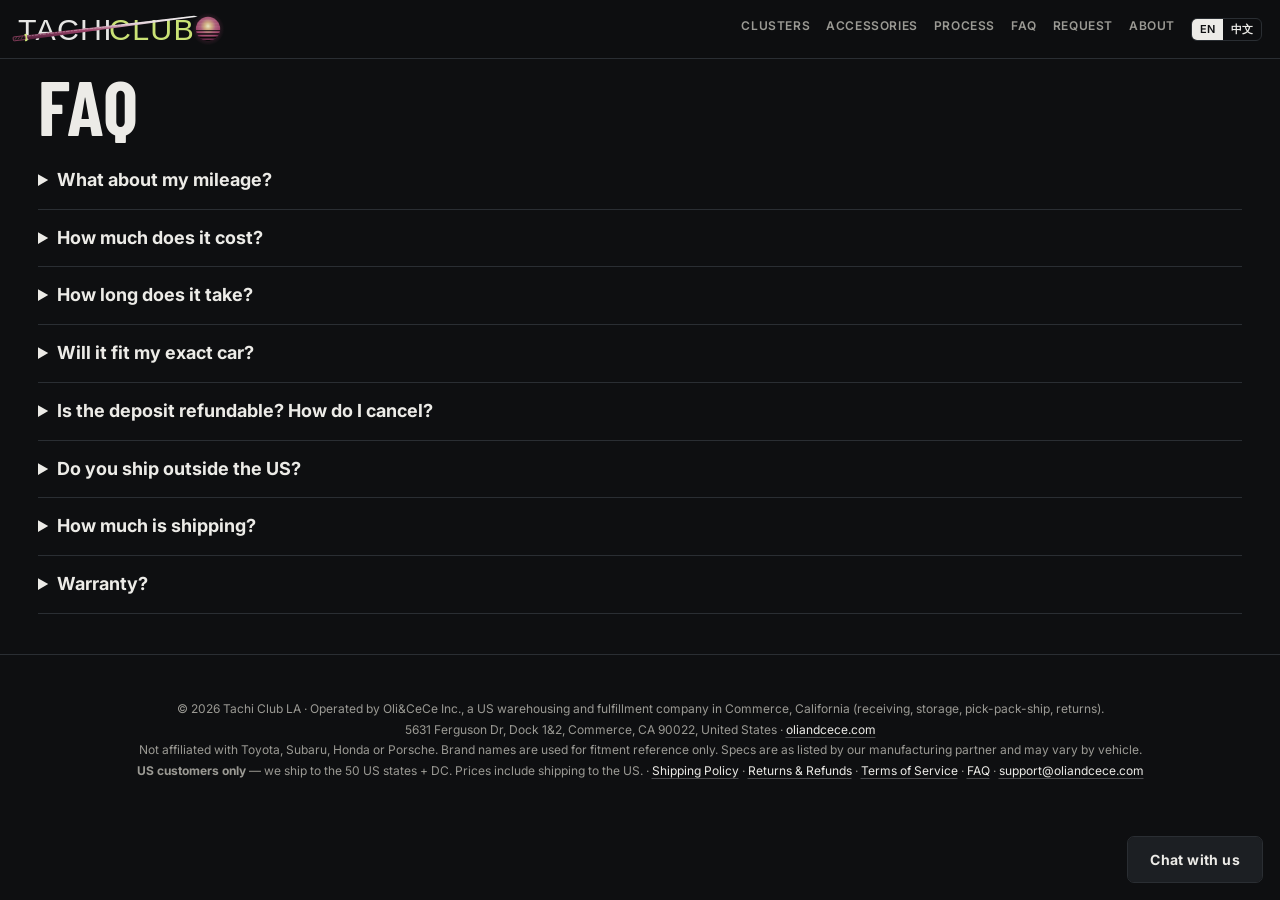
==== commit 6e54affb: "Mobile: nav as 3x2 grid (no clipping), lang toggle top-right; chat button moved into sticky pre-orde" ====
--- a/faq/index.html
+++ b/faq/index.html
@@ -10,9 +10,9 @@
 <script type="application/ld+json">{"@context": "https://schema.org", "@graph": [{"@type": "Organization", "@id": "https://tachiclub.oliandcece.com/#org", "name": "Tachi Club", "url": "https://tachiclub.oliandcece.com/", "logo": "https://tachiclub.oliandcece.com/favicon.svg", "description": "Tachi Club makes plug-in digital LCD gauge clusters (instrument cluster swaps) for Toyota GT86 / Subaru BRZ / Scion FR-S, Honda Civic EK and Porsche 987/981 Cayman & Boxster, plus supporting carbon accessories. Made to order, US customers, Los Angeles.", "parentOrganization": {"@type": "Organization", "name": "Oli&CeCe Inc.", "url": "https://oliandcece.com"}, "address": {"@type": "PostalAddress", "streetAddress": "5631 Ferguson Dr, Dock 1&2", "addressLocality": "Commerce", "addressRegion": "CA", "postalCode": "90022", "addressCountry": "US"}}, {"@type": "WebSite", "@id": "https://tachiclub.oliandcece.com/#website", "name": "Tachi Club", "description": "Tachi Club makes plug-in digital LCD gauge clusters (instrument cluster swaps) for Toyota GT86 / Subaru BRZ / Scion FR-S, Honda Civic EK and Porsche 987/981 Cayman & Boxster, plus supporting carbon accessories. Made to order, US customers, Los Angeles.", "url": "https://tachiclub.oliandcece.com/", "publisher": {"@id": "https://tachiclub.oliandcece.com/#org"}}, {"@type": "BreadcrumbList", "itemListElement": [{"@type": "ListItem", "position": 1, "name": "Home", "item": "https://tachiclub.oliandcece.com/"}, {"@type": "ListItem", "position": 2, "name": "FAQ", "item": "https://tachiclub.oliandcece.com/faq/"}]}, {"@type": "FAQPage", "mainEntity": [{"@type": "Question", "name": "Are these items in stock?", "acceptedAnswer": {"@type": "Answer", "text": "No. All items are custom / made to order (or sourced to order) for your car after fitment is confirmed."}}, {"@type": "Question", "name": "How long does it take?", "acceptedAnswer": {"@type": "Answer", "text": "Current estimate: 3–5 weeks (estimate) after you approve the order. Some large items (e.g. the 718 rear diffuser) are estimated at 4–6 weeks. We will update you if this changes."}}, {"@type": "Question", "name": "Do you ship outside the US?", "acceptedAnswer": {"@type": "Answer", "text": "No. We ship only to street addresses in the 50 US states and Washington, D.C. We do not ship to PO Boxes, APO/FPO/DPO, Puerto Rico or other US territories, or outside the US. US shipping is calculated at checkout based on your ZIP and package size; free local pickup at our Los Angeles warehouse. See https://tachiclub.oliandcece.com/shipping-policy/"}}, {"@type": "Question", "name": "How much is shipping?", "acceptedAnswer": {"@type": "Answer", "text": "US shipping is calculated at checkout based on your ZIP and package size; free local pickup at our Los Angeles warehouse. The shipping amount is shown as its own line before you pay (dadan carrier quote from Los Angeles to your ZIP). Deposit orders pay shipping with the balance; pay-in-full orders pay it at checkout. In-stock items that ship directly from our supplier include shipping in the price."}}, {"@type": "Question", "name": "Is the deposit refundable? How do I cancel?", "acceptedAnswer": {"@type": "Answer", "text": "Deposit & cancellation policy: Custom items are made/sourced to order. After your deposit is paid we email you an order summary (vehicle, VIN, options, lead time) with a Confirm production start link; we do not order parts or start production until you confirm. Cancel before you confirm production start: full refund. Cancel after production/purchasing has started: we refund your deposit minus the actual costs already incurred for your order (materials, machining, freight), with an itemized cost breakdown; the deduction never exceeds your deposit. Once shipped: no returns, refunds or exchanges. Exception: if your item arrives damaged, wrong or missing parts, email support@oliandcece.com with photos within 7 days of delivery; we send a replacement first, or refund you if a replacement is not possible. Approved refunds go back to the original payment method in 5–10 business days."}}, {"@type": "Question", "name": "What about my mileage (digital clusters)?", "acceptedAnswer": {"@type": "Answer", "text": "Federal law requires the replacement cluster to show the vehicle’s true mileage. We program each cluster to match your original odometer reading, which is why we ask for an odometer photo and VIN. We never alter mileage."}}, {"@type": "Question", "name": "Will it fit my exact car?", "acceptedAnswer": {"@type": "Answer", "text": "We check your VIN, trim and photos of your current part before ordering or building."}}]}]}</script>
 <link rel="preconnect" href="https://fonts.googleapis.com"><link rel="preconnect" href="https://fonts.gstatic.com" crossorigin>
 <link href="https://fonts.googleapis.com/css2?family=Barlow+Condensed:wght@500;600;700&family=Inter:wght@400;500;600;700&family=JetBrains+Mono:wght@500;700&display=swap" rel="stylesheet">
-<link rel="stylesheet" href="/style.css?v=20261101f"><script src="/config.js?v=20261101f"></script><script src="https://js.stripe.com/v3" async></script>
+<link rel="stylesheet" href="/style.css?v=20261101h"><script src="/config.js?v=20261101h"></script><script src="https://js.stripe.com/v3" async></script>
 </head>
 <body><div class="grain"></div><header><a href="/" class="logo" id="logo" aria-label="Tachi Club home"></a><nav><a href="/#/models">Clusters</a><a href="/#/acc">Accessories</a><a href="/#/how">Process</a><a href="/faq/">FAQ</a><a href="/#/request">Request</a><a href="/#/about">About</a></nav></header>
 <div class="kanji" aria-hidden="true" style="display:none"></div><main id="app"><h1>FAQ</h1><p class="lead">Tachi Club sells made-to-order digital instrument clusters and carbon fiber parts for JDM and Porsche chassis, operated from Los Angeles (Commerce, CA).</p><details open><summary>Are these items in stock?</summary><p>No. All items are custom / made to order (or sourced to order) for your car after fitment is confirmed.</p></details><details open><summary>How long does it take?</summary><p>Current estimate: 3–5 weeks (estimate) after you approve the order. Some large items (e.g. the 718 rear diffuser) are estimated at 4–6 weeks. We will update you if this changes.</p></details><details open><summary>Do you ship outside the US?</summary><p>No. We ship only to street addresses in the 50 US states and Washington, D.C. We do not ship to PO Boxes, APO/FPO/DPO, Puerto Rico or other US territories, or outside the US. US shipping is calculated at checkout based on your ZIP and package size; free local pickup at our Los Angeles warehouse. See https://tachiclub.oliandcece.com/shipping-policy/</p></details><details open><summary>How much is shipping?</summary><p>US shipping is calculated at checkout based on your ZIP and package size; free local pickup at our Los Angeles warehouse. The shipping amount is shown as its own line before you pay (dadan carrier quote from Los Angeles to your ZIP). Deposit orders pay shipping with the balance; pay-in-full orders pay it at checkout. In-stock items that ship directly from our supplier include shipping in the price.</p></details><details open><summary>Is the deposit refundable? How do I cancel?</summary><p>Deposit &amp; cancellation policy: Custom items are made/sourced to order. After your deposit is paid we email you an order summary (vehicle, VIN, options, lead time) with a Confirm production start link; we do not order parts or start production until you confirm. Cancel before you confirm production start: full refund. Cancel after production/purchasing has started: we refund your deposit minus the actual costs already incurred for your order (materials, machining, freight), with an itemized cost breakdown; the deduction never exceeds your deposit. Once shipped: no returns, refunds or exchanges. Exception: if your item arrives damaged, wrong or missing parts, email support@oliandcece.com with photos within 7 days of delivery; we send a replacement first, or refund you if a replacement is not possible. Approved refunds go back to the original payment method in 5–10 business days.</p></details><details open><summary>What about my mileage (digital clusters)?</summary><p>Federal law requires the replacement cluster to show the vehicle’s true mileage. We program each cluster to match your original odometer reading, which is why we ask for an odometer photo and VIN. We never alter mileage.</p></details><details open><summary>Will it fit my exact car?</summary><p>We check your VIN, trim and photos of your current part before ordering or building.</p></details></main><footer id="foot"></footer>
-<script>if(!location.hash)history.replaceState(null,'',location.pathname+location.search+'#/faq');</script><script src="/app.js?v=20261101f"></script><script>/* boot the interactive SPA view for humans; crawlers read the static content above */</script>
+<script>if(!location.hash)history.replaceState(null,'',location.pathname+location.search+'#/faq');</script><script src="/app.js?v=20261101h"></script><script>/* boot the interactive SPA view for humans; crawlers read the static content above */</script>
 </body></html>
--- a/style.css
+++ b/style.css
@@ -205,3 +205,13 @@
 }
 .wm{filter:saturate(.45) brightness(.95)}
 .shipsum .pr.muted b{white-space:normal;text-align:right}
+/* nav + chat fix (2026-11-01 v2) */
+.mbar .mchat{display:none}
+@media(max-width:899px){
+ nav{display:grid!important;grid-template-columns:repeat(3,1fr);overflow:visible!important;gap:0!important;width:100%;border-top:1px solid var(--line);margin-top:4px}
+ nav a{justify-content:center;min-height:36px!important;padding:0 2px!important;font-size:12px!important;letter-spacing:.3px!important}
+ body.has-mbar .tgchat{display:none!important}
+ .mbar .mchat{display:flex;align-items:center;justify-content:center;flex:0 0 44px;height:44px;border:1px solid var(--line);border-radius:var(--r);background:var(--card2);text-decoration:none;font-size:20px}
+ body .tgchat{width:36px!important;height:36px!important;min-height:36px!important;right:4px!important;bottom:12px!important}body .tgchat:before{font-size:16px!important}
+}
+@media(max-width:899px){nav .lang{position:absolute;top:14px;right:14px;width:auto}nav .lang button{min-height:30px!important;padding:0 8px!important}}
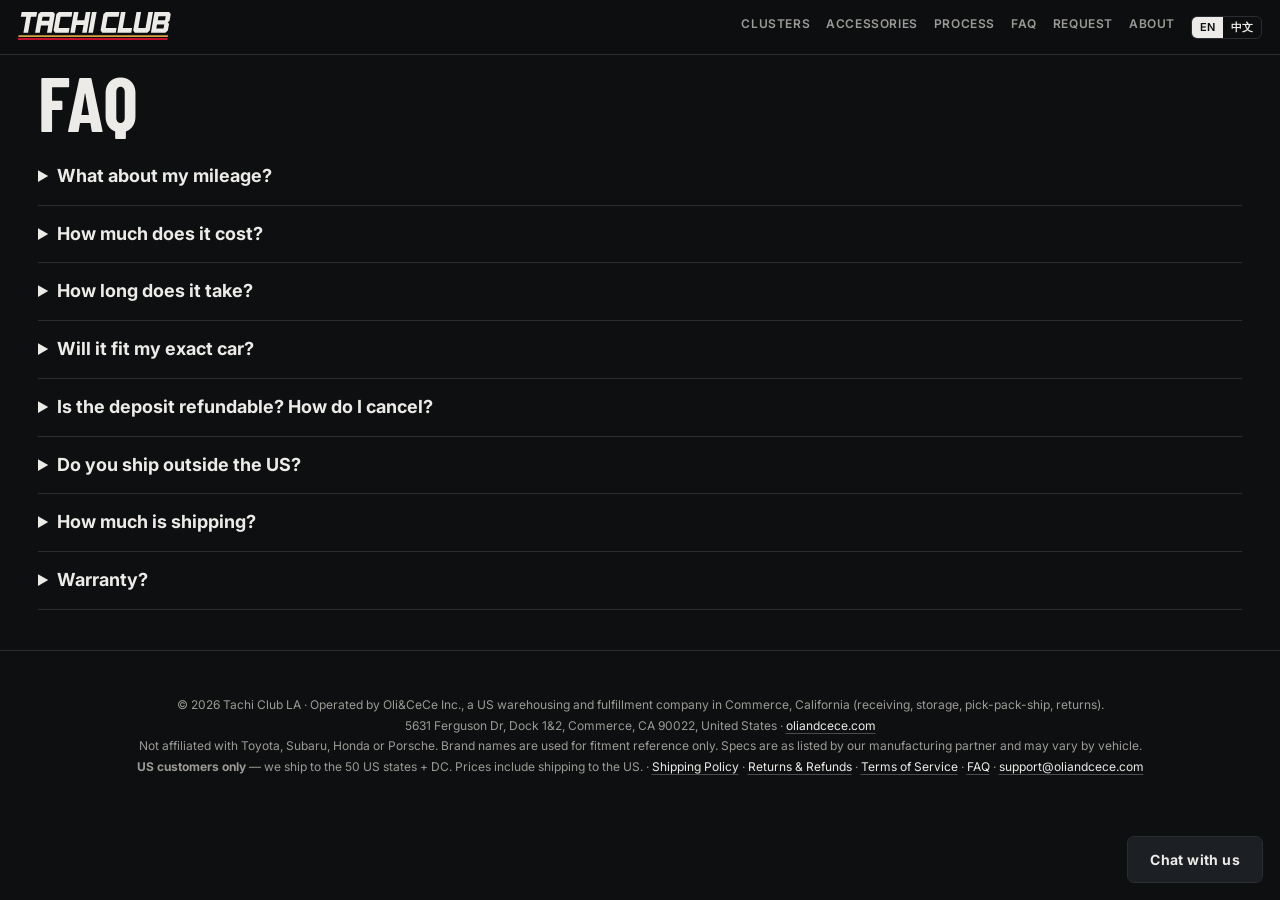
==== commit 120ffe35: "Logo v3: heritage italic TACHI CLUB wordmark (hand-built paths, amber/red stripes), new favicon.svg/" ====
--- a/faq/index.html
+++ b/faq/index.html
@@ -6,7 +6,7 @@
 <meta name="robots" content="index,follow,max-image-preview:large">
 <meta property="og:type" content="website"><meta property="og:site_name" content="Tachi Club"><meta property="og:title" content="FAQ – Fitment, Lead Time, Shipping &amp; Deposit Policy | Tachi Club"><meta property="og:description" content="Answers on fitment, lead time, US shipping, and Tachi Club&#x27;s deposit &amp; cancellation policy for made-to-order car parts."><meta property="og:url" content="https://tachiclub.oliandcece.com/faq/"><meta property="og:image" content="https://tachiclub.oliandcece.com/media/img/981-224046832.webp">
 <meta name="twitter:card" content="summary_large_image"><meta name="twitter:title" content="FAQ – Fitment, Lead Time, Shipping &amp; Deposit Policy | Tachi Club"><meta name="twitter:description" content="Answers on fitment, lead time, US shipping, and Tachi Club&#x27;s deposit &amp; cancellation policy for made-to-order car parts."><meta name="twitter:image" content="https://tachiclub.oliandcece.com/media/img/981-224046832.webp">
-<meta name="theme-color" content="#090909"><link rel="icon" href="/favicon.svg" type="image/svg+xml">
+<meta name="theme-color" content="#0E0F11"><link rel="icon" href="/favicon.svg" type="image/svg+xml"><link rel="icon" href="/favicon.ico" sizes="48x48"><link rel="apple-touch-icon" href="/apple-touch-icon.png">
 <script type="application/ld+json">{"@context": "https://schema.org", "@graph": [{"@type": "Organization", "@id": "https://tachiclub.oliandcece.com/#org", "name": "Tachi Club", "url": "https://tachiclub.oliandcece.com/", "logo": "https://tachiclub.oliandcece.com/favicon.svg", "description": "Tachi Club makes plug-in digital LCD gauge clusters (instrument cluster swaps) for Toyota GT86 / Subaru BRZ / Scion FR-S, Honda Civic EK and Porsche 987/981 Cayman & Boxster, plus supporting carbon accessories. Made to order, US customers, Los Angeles.", "parentOrganization": {"@type": "Organization", "name": "Oli&CeCe Inc.", "url": "https://oliandcece.com"}, "address": {"@type": "PostalAddress", "streetAddress": "5631 Ferguson Dr, Dock 1&2", "addressLocality": "Commerce", "addressRegion": "CA", "postalCode": "90022", "addressCountry": "US"}}, {"@type": "WebSite", "@id": "https://tachiclub.oliandcece.com/#website", "name": "Tachi Club", "description": "Tachi Club makes plug-in digital LCD gauge clusters (instrument cluster swaps) for Toyota GT86 / Subaru BRZ / Scion FR-S, Honda Civic EK and Porsche 987/981 Cayman & Boxster, plus supporting carbon accessories. Made to order, US customers, Los Angeles.", "url": "https://tachiclub.oliandcece.com/", "publisher": {"@id": "https://tachiclub.oliandcece.com/#org"}}, {"@type": "BreadcrumbList", "itemListElement": [{"@type": "ListItem", "position": 1, "name": "Home", "item": "https://tachiclub.oliandcece.com/"}, {"@type": "ListItem", "position": 2, "name": "FAQ", "item": "https://tachiclub.oliandcece.com/faq/"}]}, {"@type": "FAQPage", "mainEntity": [{"@type": "Question", "name": "Are these items in stock?", "acceptedAnswer": {"@type": "Answer", "text": "No. All items are custom / made to order (or sourced to order) for your car after fitment is confirmed."}}, {"@type": "Question", "name": "How long does it take?", "acceptedAnswer": {"@type": "Answer", "text": "Current estimate: 3–5 weeks (estimate) after you approve the order. Some large items (e.g. the 718 rear diffuser) are estimated at 4–6 weeks. We will update you if this changes."}}, {"@type": "Question", "name": "Do you ship outside the US?", "acceptedAnswer": {"@type": "Answer", "text": "No. We ship only to street addresses in the 50 US states and Washington, D.C. We do not ship to PO Boxes, APO/FPO/DPO, Puerto Rico or other US territories, or outside the US. US shipping is calculated at checkout based on your ZIP and package size; free local pickup at our Los Angeles warehouse. See https://tachiclub.oliandcece.com/shipping-policy/"}}, {"@type": "Question", "name": "How much is shipping?", "acceptedAnswer": {"@type": "Answer", "text": "US shipping is calculated at checkout based on your ZIP and package size; free local pickup at our Los Angeles warehouse. The shipping amount is shown as its own line before you pay (dadan carrier quote from Los Angeles to your ZIP). Deposit orders pay shipping with the balance; pay-in-full orders pay it at checkout. In-stock items that ship directly from our supplier include shipping in the price."}}, {"@type": "Question", "name": "Is the deposit refundable? How do I cancel?", "acceptedAnswer": {"@type": "Answer", "text": "Deposit & cancellation policy: Custom items are made/sourced to order. After your deposit is paid we email you an order summary (vehicle, VIN, options, lead time) with a Confirm production start link; we do not order parts or start production until you confirm. Cancel before you confirm production start: full refund. Cancel after production/purchasing has started: we refund your deposit minus the actual costs already incurred for your order (materials, machining, freight), with an itemized cost breakdown; the deduction never exceeds your deposit. Once shipped: no returns, refunds or exchanges. Exception: if your item arrives damaged, wrong or missing parts, email support@oliandcece.com with photos within 7 days of delivery; we send a replacement first, or refund you if a replacement is not possible. Approved refunds go back to the original payment method in 5–10 business days."}}, {"@type": "Question", "name": "What about my mileage (digital clusters)?", "acceptedAnswer": {"@type": "Answer", "text": "Federal law requires the replacement cluster to show the vehicle’s true mileage. We program each cluster to match your original odometer reading, which is why we ask for an odometer photo and VIN. We never alter mileage."}}, {"@type": "Question", "name": "Will it fit my exact car?", "acceptedAnswer": {"@type": "Answer", "text": "We check your VIN, trim and photos of your current part before ordering or building."}}]}]}</script>
 <link rel="preconnect" href="https://fonts.googleapis.com"><link rel="preconnect" href="https://fonts.gstatic.com" crossorigin>
 <link href="https://fonts.googleapis.com/css2?family=Barlow+Condensed:wght@500;600;700&family=Inter:wght@400;500;600;700&family=JetBrains+Mono:wght@500;700&display=swap" rel="stylesheet">
--- a/style.css
+++ b/style.css
@@ -215,3 +215,7 @@
  body .tgchat{width:36px!important;height:36px!important;min-height:36px!important;right:4px!important;bottom:12px!important}body .tgchat:before{font-size:16px!important}
 }
 @media(max-width:899px){nav .lang{position:absolute;top:14px;right:14px;width:auto}nav .lang button{min-height:30px!important;padding:0 8px!important}}
+
+/* logo v3 heritage */
+.wm{filter:none;height:26px;width:auto;display:block}@media(min-width:760px){.wm{height:30px}}
+.pquick span{color:var(--tx)}
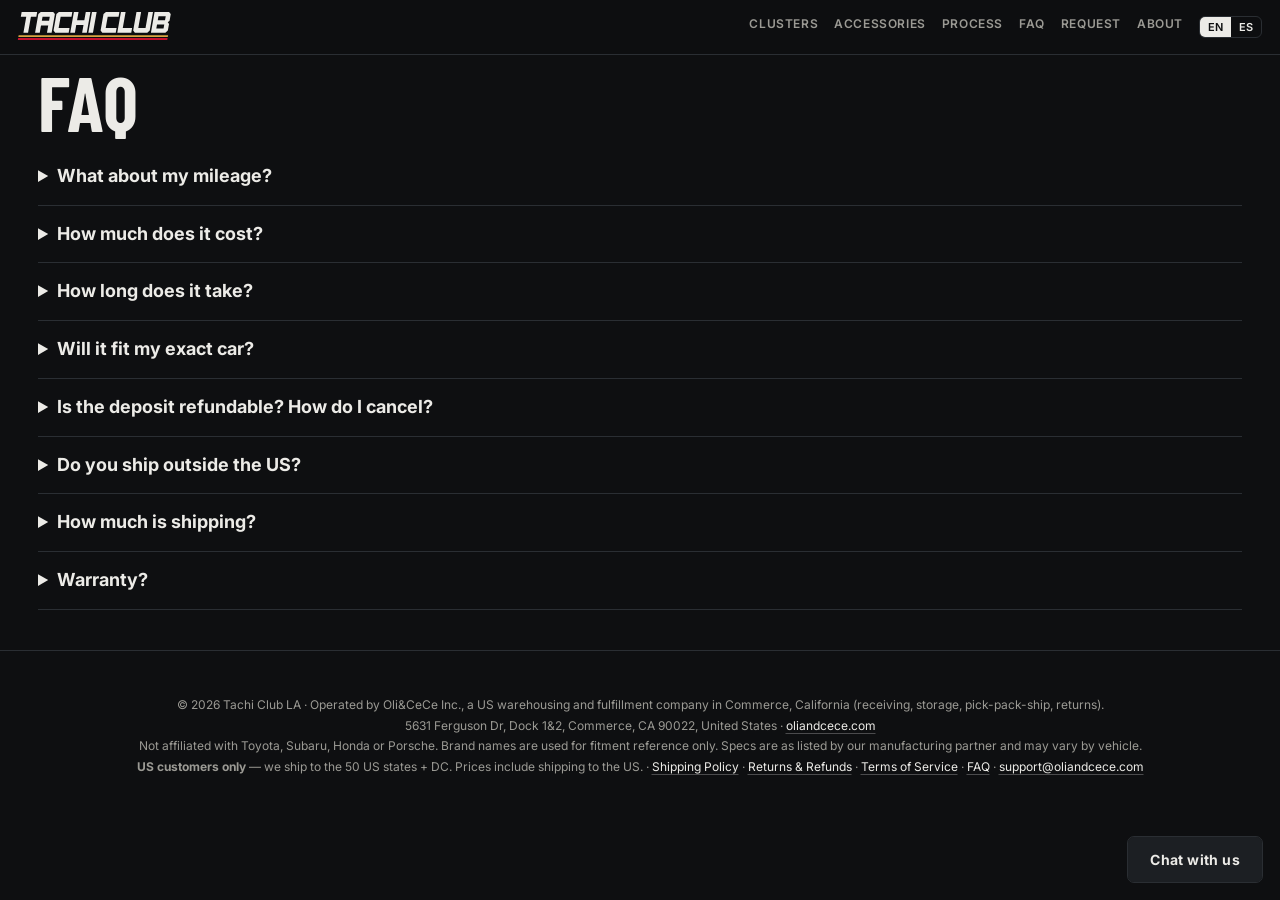
==== commit 37d6b512: "i18n: hide Chinese (SHOW_ZH flag, strings kept), add Spanish (ES) for all UI, products, checkout, po" ====
--- a/faq/index.html
+++ b/faq/index.html
@@ -10,9 +10,9 @@
 <script type="application/ld+json">{"@context": "https://schema.org", "@graph": [{"@type": "Organization", "@id": "https://tachiclub.oliandcece.com/#org", "name": "Tachi Club", "url": "https://tachiclub.oliandcece.com/", "logo": "https://tachiclub.oliandcece.com/favicon.svg", "description": "Tachi Club makes plug-in digital LCD gauge clusters (instrument cluster swaps) for Toyota GT86 / Subaru BRZ / Scion FR-S, Honda Civic EK and Porsche 987/981 Cayman & Boxster, plus supporting carbon accessories. Made to order, US customers, Los Angeles.", "parentOrganization": {"@type": "Organization", "name": "Oli&CeCe Inc.", "url": "https://oliandcece.com"}, "address": {"@type": "PostalAddress", "streetAddress": "5631 Ferguson Dr, Dock 1&2", "addressLocality": "Commerce", "addressRegion": "CA", "postalCode": "90022", "addressCountry": "US"}}, {"@type": "WebSite", "@id": "https://tachiclub.oliandcece.com/#website", "name": "Tachi Club", "description": "Tachi Club makes plug-in digital LCD gauge clusters (instrument cluster swaps) for Toyota GT86 / Subaru BRZ / Scion FR-S, Honda Civic EK and Porsche 987/981 Cayman & Boxster, plus supporting carbon accessories. Made to order, US customers, Los Angeles.", "url": "https://tachiclub.oliandcece.com/", "publisher": {"@id": "https://tachiclub.oliandcece.com/#org"}}, {"@type": "BreadcrumbList", "itemListElement": [{"@type": "ListItem", "position": 1, "name": "Home", "item": "https://tachiclub.oliandcece.com/"}, {"@type": "ListItem", "position": 2, "name": "FAQ", "item": "https://tachiclub.oliandcece.com/faq/"}]}, {"@type": "FAQPage", "mainEntity": [{"@type": "Question", "name": "Are these items in stock?", "acceptedAnswer": {"@type": "Answer", "text": "No. All items are custom / made to order (or sourced to order) for your car after fitment is confirmed."}}, {"@type": "Question", "name": "How long does it take?", "acceptedAnswer": {"@type": "Answer", "text": "Current estimate: 3–5 weeks (estimate) after you approve the order. Some large items (e.g. the 718 rear diffuser) are estimated at 4–6 weeks. We will update you if this changes."}}, {"@type": "Question", "name": "Do you ship outside the US?", "acceptedAnswer": {"@type": "Answer", "text": "No. We ship only to street addresses in the 50 US states and Washington, D.C. We do not ship to PO Boxes, APO/FPO/DPO, Puerto Rico or other US territories, or outside the US. US shipping is calculated at checkout based on your ZIP and package size; free local pickup at our Los Angeles warehouse. See https://tachiclub.oliandcece.com/shipping-policy/"}}, {"@type": "Question", "name": "How much is shipping?", "acceptedAnswer": {"@type": "Answer", "text": "US shipping is calculated at checkout based on your ZIP and package size; free local pickup at our Los Angeles warehouse. The shipping amount is shown as its own line before you pay (dadan carrier quote from Los Angeles to your ZIP). Deposit orders pay shipping with the balance; pay-in-full orders pay it at checkout. In-stock items that ship directly from our supplier include shipping in the price."}}, {"@type": "Question", "name": "Is the deposit refundable? How do I cancel?", "acceptedAnswer": {"@type": "Answer", "text": "Deposit & cancellation policy: Custom items are made/sourced to order. After your deposit is paid we email you an order summary (vehicle, VIN, options, lead time) with a Confirm production start link; we do not order parts or start production until you confirm. Cancel before you confirm production start: full refund. Cancel after production/purchasing has started: we refund your deposit minus the actual costs already incurred for your order (materials, machining, freight), with an itemized cost breakdown; the deduction never exceeds your deposit. Once shipped: no returns, refunds or exchanges. Exception: if your item arrives damaged, wrong or missing parts, email support@oliandcece.com with photos within 7 days of delivery; we send a replacement first, or refund you if a replacement is not possible. Approved refunds go back to the original payment method in 5–10 business days."}}, {"@type": "Question", "name": "What about my mileage (digital clusters)?", "acceptedAnswer": {"@type": "Answer", "text": "Federal law requires the replacement cluster to show the vehicle’s true mileage. We program each cluster to match your original odometer reading, which is why we ask for an odometer photo and VIN. We never alter mileage."}}, {"@type": "Question", "name": "Will it fit my exact car?", "acceptedAnswer": {"@type": "Answer", "text": "We check your VIN, trim and photos of your current part before ordering or building."}}]}]}</script>
 <link rel="preconnect" href="https://fonts.googleapis.com"><link rel="preconnect" href="https://fonts.gstatic.com" crossorigin>
 <link href="https://fonts.googleapis.com/css2?family=Barlow+Condensed:wght@500;600;700&family=Inter:wght@400;500;600;700&family=JetBrains+Mono:wght@500;700&display=swap" rel="stylesheet">
-<link rel="stylesheet" href="/style.css?v=20261101h"><script src="/config.js?v=20261101h"></script><script src="https://js.stripe.com/v3" async></script>
+<link rel="stylesheet" href="/style.css?v=20261101i"><script src="/config.js?v=20261101i"></script><script src="https://js.stripe.com/v3" async></script>
 </head>
 <body><div class="grain"></div><header><a href="/" class="logo" id="logo" aria-label="Tachi Club home"></a><nav><a href="/#/models">Clusters</a><a href="/#/acc">Accessories</a><a href="/#/how">Process</a><a href="/faq/">FAQ</a><a href="/#/request">Request</a><a href="/#/about">About</a></nav></header>
 <div class="kanji" aria-hidden="true" style="display:none"></div><main id="app"><h1>FAQ</h1><p class="lead">Tachi Club sells made-to-order digital instrument clusters and carbon fiber parts for JDM and Porsche chassis, operated from Los Angeles (Commerce, CA).</p><details open><summary>Are these items in stock?</summary><p>No. All items are custom / made to order (or sourced to order) for your car after fitment is confirmed.</p></details><details open><summary>How long does it take?</summary><p>Current estimate: 3–5 weeks (estimate) after you approve the order. Some large items (e.g. the 718 rear diffuser) are estimated at 4–6 weeks. We will update you if this changes.</p></details><details open><summary>Do you ship outside the US?</summary><p>No. We ship only to street addresses in the 50 US states and Washington, D.C. We do not ship to PO Boxes, APO/FPO/DPO, Puerto Rico or other US territories, or outside the US. US shipping is calculated at checkout based on your ZIP and package size; free local pickup at our Los Angeles warehouse. See https://tachiclub.oliandcece.com/shipping-policy/</p></details><details open><summary>How much is shipping?</summary><p>US shipping is calculated at checkout based on your ZIP and package size; free local pickup at our Los Angeles warehouse. The shipping amount is shown as its own line before you pay (dadan carrier quote from Los Angeles to your ZIP). Deposit orders pay shipping with the balance; pay-in-full orders pay it at checkout. In-stock items that ship directly from our supplier include shipping in the price.</p></details><details open><summary>Is the deposit refundable? How do I cancel?</summary><p>Deposit &amp; cancellation policy: Custom items are made/sourced to order. After your deposit is paid we email you an order summary (vehicle, VIN, options, lead time) with a Confirm production start link; we do not order parts or start production until you confirm. Cancel before you confirm production start: full refund. Cancel after production/purchasing has started: we refund your deposit minus the actual costs already incurred for your order (materials, machining, freight), with an itemized cost breakdown; the deduction never exceeds your deposit. Once shipped: no returns, refunds or exchanges. Exception: if your item arrives damaged, wrong or missing parts, email support@oliandcece.com with photos within 7 days of delivery; we send a replacement first, or refund you if a replacement is not possible. Approved refunds go back to the original payment method in 5–10 business days.</p></details><details open><summary>What about my mileage (digital clusters)?</summary><p>Federal law requires the replacement cluster to show the vehicle’s true mileage. We program each cluster to match your original odometer reading, which is why we ask for an odometer photo and VIN. We never alter mileage.</p></details><details open><summary>Will it fit my exact car?</summary><p>We check your VIN, trim and photos of your current part before ordering or building.</p></details></main><footer id="foot"></footer>
-<script>if(!location.hash)history.replaceState(null,'',location.pathname+location.search+'#/faq');</script><script src="/app.js?v=20261101h"></script><script>/* boot the interactive SPA view for humans; crawlers read the static content above */</script>
+<script>if(!location.hash)history.replaceState(null,'',location.pathname+location.search+'#/faq');</script><script src="/app.js?v=20261101i"></script><script>/* boot the interactive SPA view for humans; crawlers read the static content above */</script>
 </body></html>
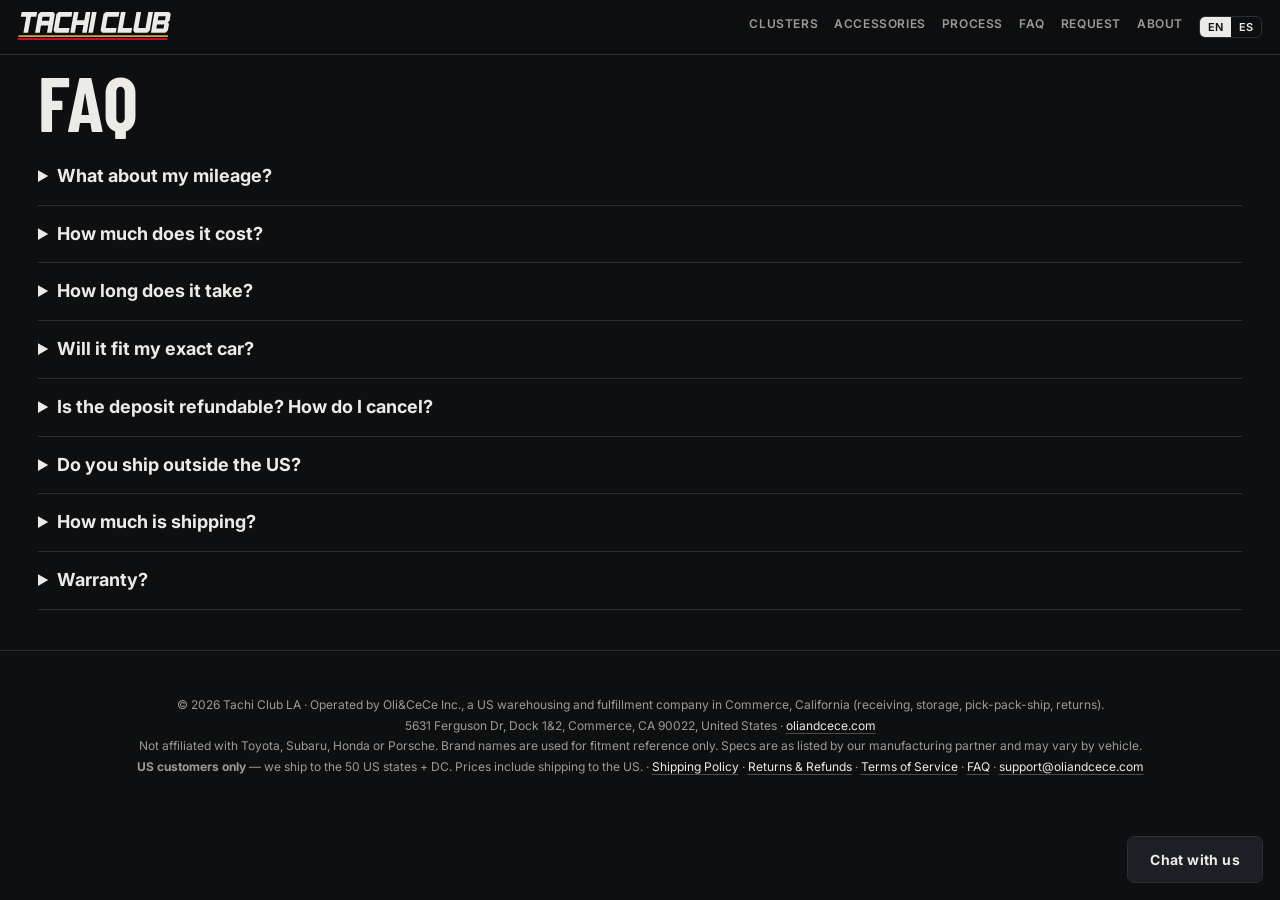
==== commit d21fc723: "Revert EK standard price 679 -> 799 (t329u, premium pricing); regen SEO; cache bump 20261101k" ====
(no text change in the page or its own stylesheets)
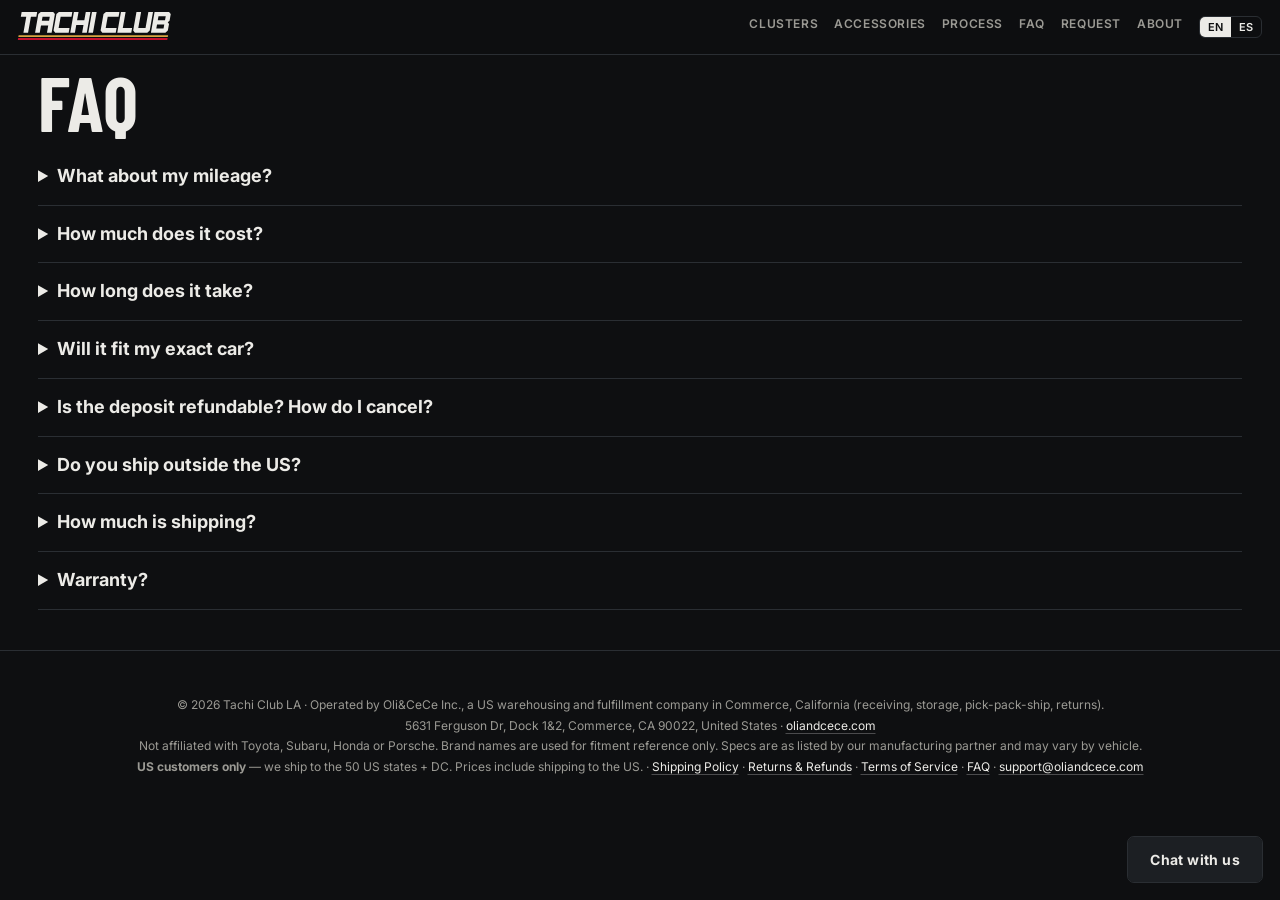
==== commit 037a2cd3: "EK visual v2: graded factory media (media/ek-v2), UI-switch hero loop, interactive UI preview, mono " ====
--- a/faq/index.html
+++ b/faq/index.html
@@ -10,9 +10,9 @@
 <script type="application/ld+json">{"@context": "https://schema.org", "@graph": [{"@type": "Organization", "@id": "https://tachiclub.oliandcece.com/#org", "name": "Tachi Club", "url": "https://tachiclub.oliandcece.com/", "logo": "https://tachiclub.oliandcece.com/favicon.svg", "description": "Tachi Club makes plug-in digital LCD gauge clusters (instrument cluster swaps) for Toyota GT86 / Subaru BRZ / Scion FR-S, Honda Civic EK and Porsche 987/981 Cayman & Boxster, plus supporting carbon accessories. Made to order, US customers, Los Angeles.", "parentOrganization": {"@type": "Organization", "name": "Oli&CeCe Inc.", "url": "https://oliandcece.com"}, "address": {"@type": "PostalAddress", "streetAddress": "5631 Ferguson Dr, Dock 1&2", "addressLocality": "Commerce", "addressRegion": "CA", "postalCode": "90022", "addressCountry": "US"}}, {"@type": "WebSite", "@id": "https://tachiclub.oliandcece.com/#website", "name": "Tachi Club", "description": "Tachi Club makes plug-in digital LCD gauge clusters (instrument cluster swaps) for Toyota GT86 / Subaru BRZ / Scion FR-S, Honda Civic EK and Porsche 987/981 Cayman & Boxster, plus supporting carbon accessories. Made to order, US customers, Los Angeles.", "url": "https://tachiclub.oliandcece.com/", "publisher": {"@id": "https://tachiclub.oliandcece.com/#org"}}, {"@type": "BreadcrumbList", "itemListElement": [{"@type": "ListItem", "position": 1, "name": "Home", "item": "https://tachiclub.oliandcece.com/"}, {"@type": "ListItem", "position": 2, "name": "FAQ", "item": "https://tachiclub.oliandcece.com/faq/"}]}, {"@type": "FAQPage", "mainEntity": [{"@type": "Question", "name": "Are these items in stock?", "acceptedAnswer": {"@type": "Answer", "text": "No. All items are custom / made to order (or sourced to order) for your car after fitment is confirmed."}}, {"@type": "Question", "name": "How long does it take?", "acceptedAnswer": {"@type": "Answer", "text": "Current estimate: 3–5 weeks (estimate) after you approve the order. Some large items (e.g. the 718 rear diffuser) are estimated at 4–6 weeks. We will update you if this changes."}}, {"@type": "Question", "name": "Do you ship outside the US?", "acceptedAnswer": {"@type": "Answer", "text": "No. We ship only to street addresses in the 50 US states and Washington, D.C. We do not ship to PO Boxes, APO/FPO/DPO, Puerto Rico or other US territories, or outside the US. US shipping is calculated at checkout based on your ZIP and package size; free local pickup at our Los Angeles warehouse. See https://tachiclub.oliandcece.com/shipping-policy/"}}, {"@type": "Question", "name": "How much is shipping?", "acceptedAnswer": {"@type": "Answer", "text": "US shipping is calculated at checkout based on your ZIP and package size; free local pickup at our Los Angeles warehouse. The shipping amount is shown as its own line before you pay (dadan carrier quote from Los Angeles to your ZIP). Deposit orders pay shipping with the balance; pay-in-full orders pay it at checkout. In-stock items that ship directly from our supplier include shipping in the price."}}, {"@type": "Question", "name": "Is the deposit refundable? How do I cancel?", "acceptedAnswer": {"@type": "Answer", "text": "Deposit & cancellation policy: Custom items are made/sourced to order. After your deposit is paid we email you an order summary (vehicle, VIN, options, lead time) with a Confirm production start link; we do not order parts or start production until you confirm. Cancel before you confirm production start: full refund. Cancel after production/purchasing has started: we refund your deposit minus the actual costs already incurred for your order (materials, machining, freight), with an itemized cost breakdown; the deduction never exceeds your deposit. Once shipped: no returns, refunds or exchanges. Exception: if your item arrives damaged, wrong or missing parts, email support@oliandcece.com with photos within 7 days of delivery; we send a replacement first, or refund you if a replacement is not possible. Approved refunds go back to the original payment method in 5–10 business days."}}, {"@type": "Question", "name": "What about my mileage (digital clusters)?", "acceptedAnswer": {"@type": "Answer", "text": "Federal law requires the replacement cluster to show the vehicle’s true mileage. We program each cluster to match your original odometer reading, which is why we ask for an odometer photo and VIN. We never alter mileage."}}, {"@type": "Question", "name": "Will it fit my exact car?", "acceptedAnswer": {"@type": "Answer", "text": "We check your VIN, trim and photos of your current part before ordering or building."}}]}]}</script>
 <link rel="preconnect" href="https://fonts.googleapis.com"><link rel="preconnect" href="https://fonts.gstatic.com" crossorigin>
 <link href="https://fonts.googleapis.com/css2?family=Barlow+Condensed:wght@500;600;700&family=Inter:wght@400;500;600;700&family=JetBrains+Mono:wght@500;700&display=swap" rel="stylesheet">
-<link rel="stylesheet" href="/style.css?v=20261101i"><script src="/config.js?v=20261101i"></script><script src="https://js.stripe.com/v3" async></script>
+<link rel="stylesheet" href="/style.css?v=20261101m"><script src="/config.js?v=20261101m"></script><script src="https://js.stripe.com/v3" async></script>
 </head>
 <body><div class="grain"></div><header><a href="/" class="logo" id="logo" aria-label="Tachi Club home"></a><nav><a href="/#/models">Clusters</a><a href="/#/acc">Accessories</a><a href="/#/how">Process</a><a href="/faq/">FAQ</a><a href="/#/request">Request</a><a href="/#/about">About</a></nav></header>
 <div class="kanji" aria-hidden="true" style="display:none"></div><main id="app"><h1>FAQ</h1><p class="lead">Tachi Club sells made-to-order digital instrument clusters and carbon fiber parts for JDM and Porsche chassis, operated from Los Angeles (Commerce, CA).</p><details open><summary>Are these items in stock?</summary><p>No. All items are custom / made to order (or sourced to order) for your car after fitment is confirmed.</p></details><details open><summary>How long does it take?</summary><p>Current estimate: 3–5 weeks (estimate) after you approve the order. Some large items (e.g. the 718 rear diffuser) are estimated at 4–6 weeks. We will update you if this changes.</p></details><details open><summary>Do you ship outside the US?</summary><p>No. We ship only to street addresses in the 50 US states and Washington, D.C. We do not ship to PO Boxes, APO/FPO/DPO, Puerto Rico or other US territories, or outside the US. US shipping is calculated at checkout based on your ZIP and package size; free local pickup at our Los Angeles warehouse. See https://tachiclub.oliandcece.com/shipping-policy/</p></details><details open><summary>How much is shipping?</summary><p>US shipping is calculated at checkout based on your ZIP and package size; free local pickup at our Los Angeles warehouse. The shipping amount is shown as its own line before you pay (dadan carrier quote from Los Angeles to your ZIP). Deposit orders pay shipping with the balance; pay-in-full orders pay it at checkout. In-stock items that ship directly from our supplier include shipping in the price.</p></details><details open><summary>Is the deposit refundable? How do I cancel?</summary><p>Deposit &amp; cancellation policy: Custom items are made/sourced to order. After your deposit is paid we email you an order summary (vehicle, VIN, options, lead time) with a Confirm production start link; we do not order parts or start production until you confirm. Cancel before you confirm production start: full refund. Cancel after production/purchasing has started: we refund your deposit minus the actual costs already incurred for your order (materials, machining, freight), with an itemized cost breakdown; the deduction never exceeds your deposit. Once shipped: no returns, refunds or exchanges. Exception: if your item arrives damaged, wrong or missing parts, email support@oliandcece.com with photos within 7 days of delivery; we send a replacement first, or refund you if a replacement is not possible. Approved refunds go back to the original payment method in 5–10 business days.</p></details><details open><summary>What about my mileage (digital clusters)?</summary><p>Federal law requires the replacement cluster to show the vehicle’s true mileage. We program each cluster to match your original odometer reading, which is why we ask for an odometer photo and VIN. We never alter mileage.</p></details><details open><summary>Will it fit my exact car?</summary><p>We check your VIN, trim and photos of your current part before ordering or building.</p></details></main><footer id="foot"></footer>
-<script>if(!location.hash)history.replaceState(null,'',location.pathname+location.search+'#/faq');</script><script src="/app.js?v=20261101i"></script><script>/* boot the interactive SPA view for humans; crawlers read the static content above */</script>
+<script>if(!location.hash)history.replaceState(null,'',location.pathname+location.search+'#/faq');</script><script src="/app.js?v=20261101m"></script><script>/* boot the interactive SPA view for humans; crawlers read the static content above */</script>
 </body></html>
--- a/style.css
+++ b/style.css
@@ -219,3 +219,29 @@
 /* logo v3 heritage */
 .wm{filter:none;height:26px;width:auto;display:block}@media(min-width:760px){.wm{height:30px}}
 .pquick span{color:var(--tx)}
+/* ek-v2 visual (20261101) */
+.mono{font-family:"JetBrains Mono","IBM Plex Mono",ui-monospace,Menlo,monospace}
+.ekhero video{width:100%;aspect-ratio:16/10;object-fit:cover;border-radius:10px;background:#0E0F11;display:block}
+.ekx{margin:28px 0 8px}
+.ekspec{display:grid;grid-template-columns:repeat(6,1fr);border:1px solid #2A2E33;border-radius:10px;overflow:hidden;margin-bottom:26px}
+.ekspec div{padding:14px 10px;border-right:1px solid #2A2E33;background:#16181B}.ekspec div:last-child{border-right:0}
+.ekspec b{display:block;font-size:20px;color:#ECEBE7;letter-spacing:.02em}.ekspec span{font-size:11px;color:#9B9A94;text-transform:uppercase;letter-spacing:.08em}
+.ekui{background:#16181B;border:1px solid #2A2E33;border-radius:12px;padding:14px}
+.ekui .tabs{display:flex;gap:6px;overflow-x:auto;padding-bottom:10px;scrollbar-width:none}
+.ekui .tabs button{flex:0 0 auto;background:#1C1F23;color:#9B9A94;border:1px solid #2A2E33;border-radius:999px;padding:8px 14px;font:inherit;font-size:13px;cursor:pointer}
+.ekui .tabs button[aria-pressed=true]{color:#ECEBE7;border-color:#D9A441;box-shadow:inset 0 -2px 0 #D9A441}
+.ekui .scr{background:#0E0F11;border-radius:8px;overflow:hidden}.ekui .scr img{width:100%;height:auto;display:block;transition:opacity .25s}
+.ekui .opts{display:flex;flex-wrap:wrap;gap:10px 18px;margin-top:12px;font-size:12px;color:#9B9A94}
+.ekui .opts span{margin-right:6px;text-transform:uppercase;letter-spacing:.08em}.ekui .opts i{font-style:normal;color:#ECEBE7;border:1px solid #2A2E33;border-radius:4px;padding:2px 6px;margin-right:4px}
+.ekfit{width:100%;border-collapse:collapse;font-size:14px;margin:6px 0}.ekfit th,.ekfit td{text-align:left;padding:10px 12px;border-bottom:1px solid #2A2E33}.ekfit th{color:#9B9A94;font-weight:500;font-size:11px;text-transform:uppercase;letter-spacing:.1em}.ekfit td:first-child{color:#D9A441}
+.ekins{display:grid;grid-template-columns:240px 1fr;gap:20px;align-items:center}.ekins video{width:100%;aspect-ratio:9/16;object-fit:cover;border-radius:10px;background:#16181B}
+.ekins ol{counter-reset:s;list-style:none;padding:0;margin:0}.ekins li{counter-increment:s;padding:12px 0 12px 44px;position:relative;border-bottom:1px solid #2A2E33;color:#ECEBE7}
+.ekins li:before{content:counter(s,decimal-leading-zero);position:absolute;left:0;top:12px;font-family:ui-monospace,Menlo,monospace;color:#D9A441}
+.ektrust{display:grid;grid-template-columns:repeat(4,1fr);gap:10px}.ektrust div{background:#16181B;border:1px solid #2A2E33;border-top:2px solid #C8102E;border-radius:10px;padding:16px}
+.ektrust b{font-family:ui-monospace,Menlo,monospace;color:#9B9A94;font-size:12px}.ektrust h4{margin:6px 0;font-size:16px;color:#ECEBE7}.ektrust p{margin:0;color:#9B9A94;font-size:14px;line-height:1.5}
+@media(max-width:700px){.ekspec{grid-template-columns:repeat(3,1fr)}.ekspec div:nth-child(3){border-right:0}.ekspec div:nth-child(-n+3){border-bottom:1px solid #2A2E33}.ekins{grid-template-columns:120px 1fr;gap:14px}.ektrust{grid-template-columns:1fr 1fr}}
+/* site polish */
+header{backdrop-filter:saturate(140%) blur(10px);border-bottom:1px solid #2A2E33}
+.card{border:1px solid #2A2E33;transition:border-color .2s,transform .2s}.card:hover{border-color:#3a3f45;transform:translateY(-2px)}
+.rv{transform:translateY(16px);transition:opacity .5s ease,transform .5s ease}
+@media(prefers-reduced-motion:reduce){.rv,.rv.on{opacity:1!important;transform:none!important;transition:none!important}.card:hover{transform:none}.ekui .scr img{transition:none}}
